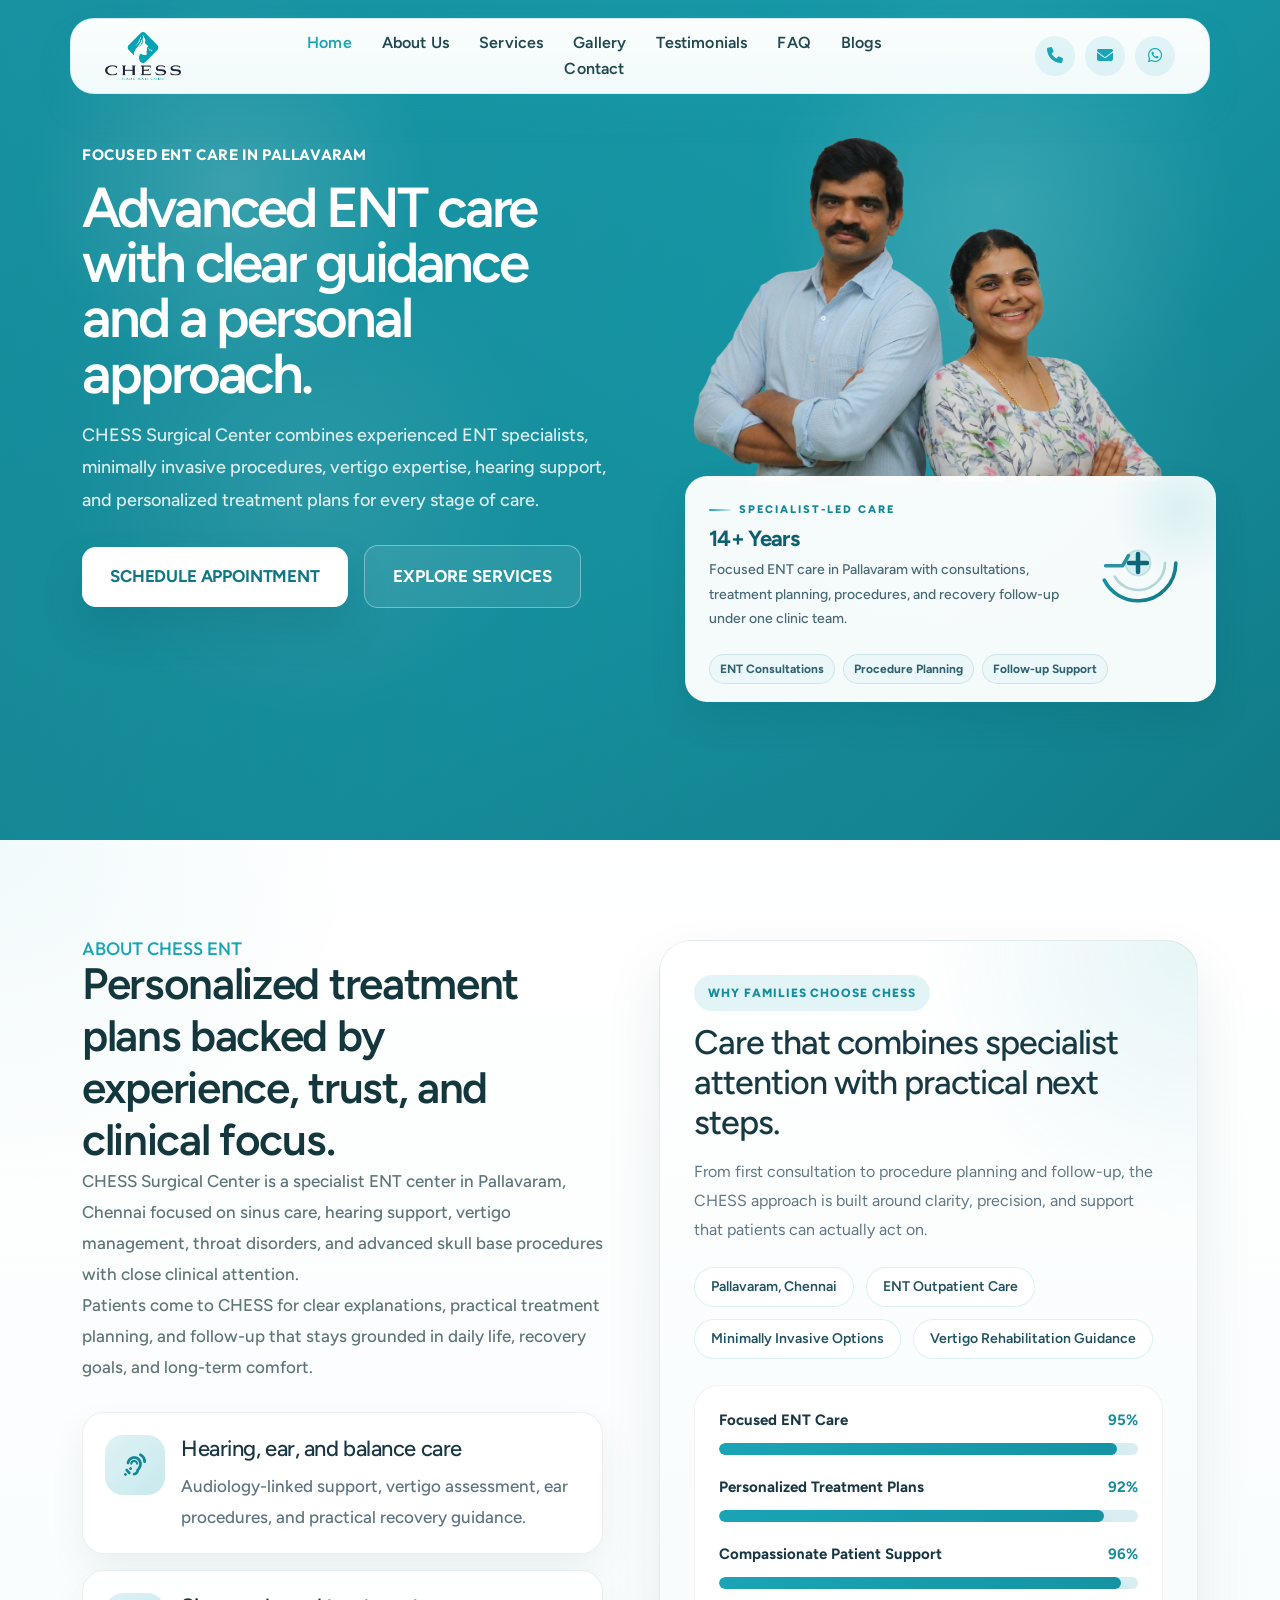
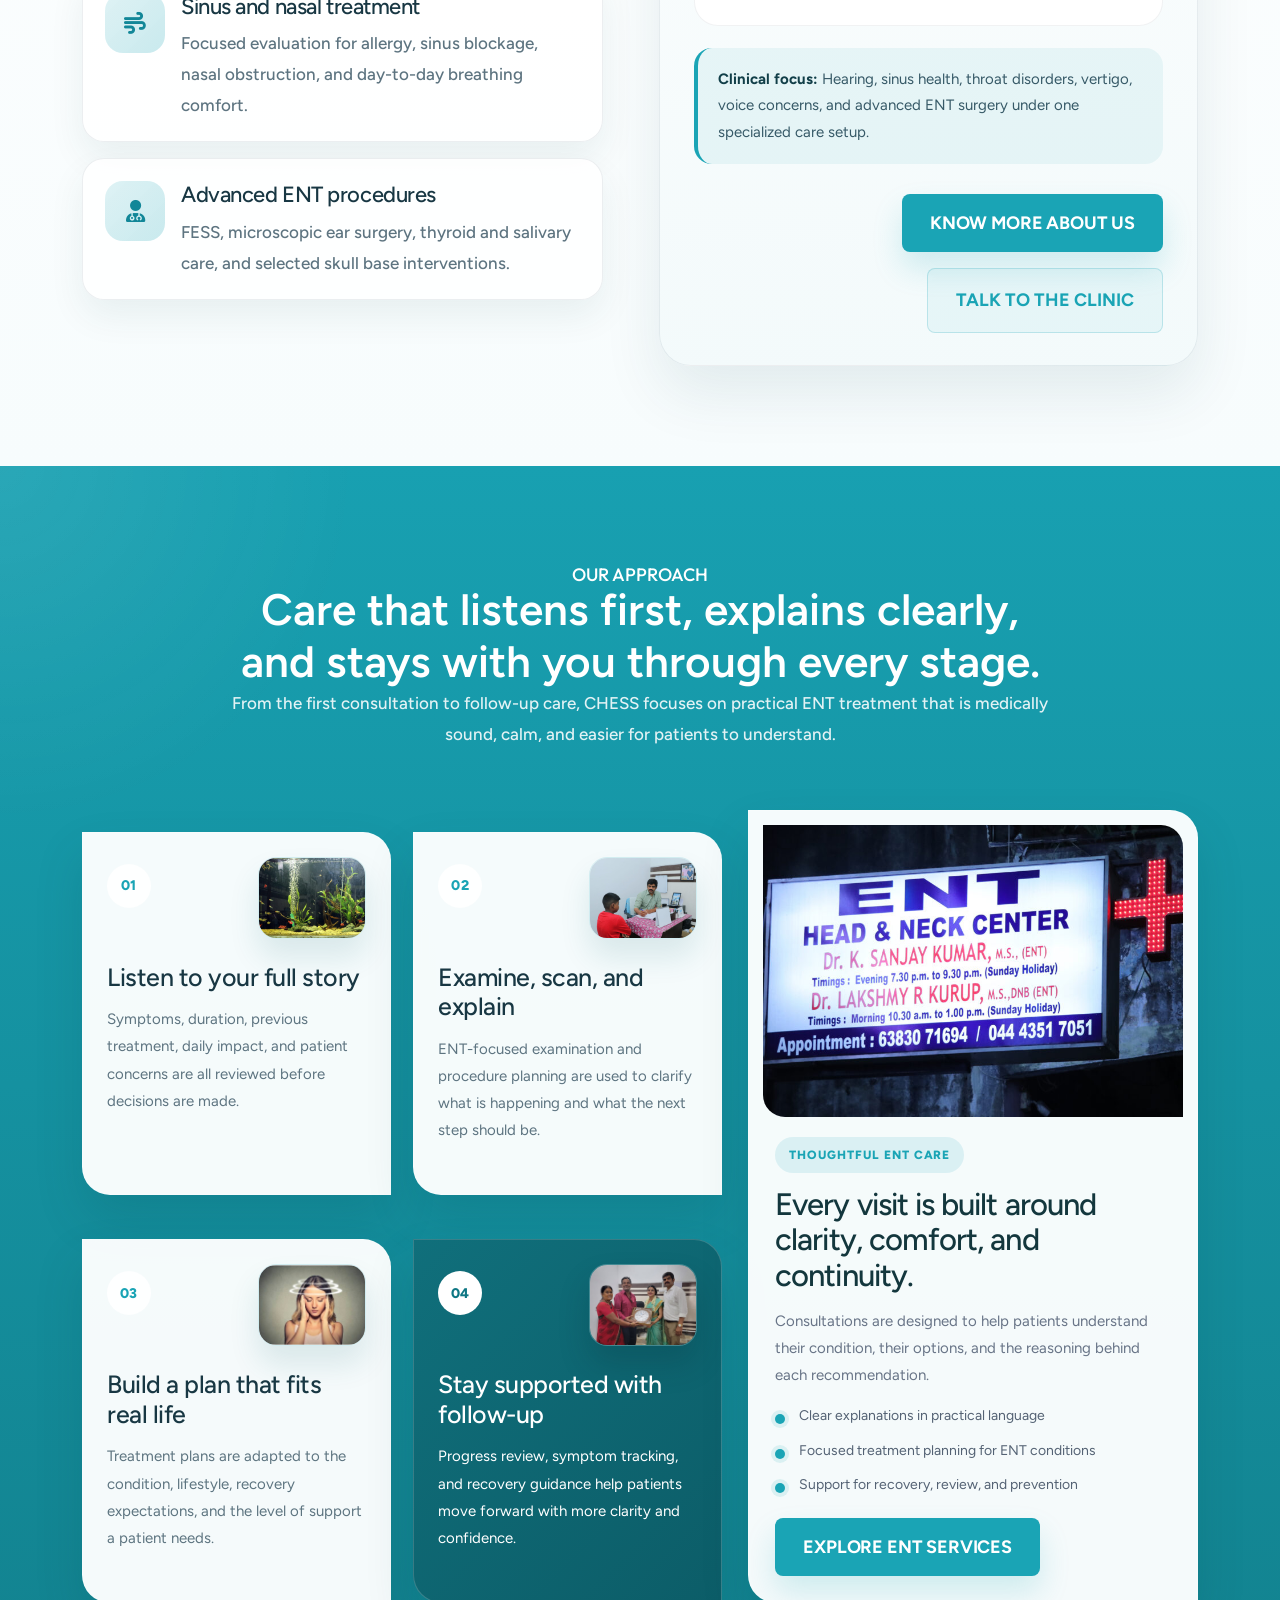
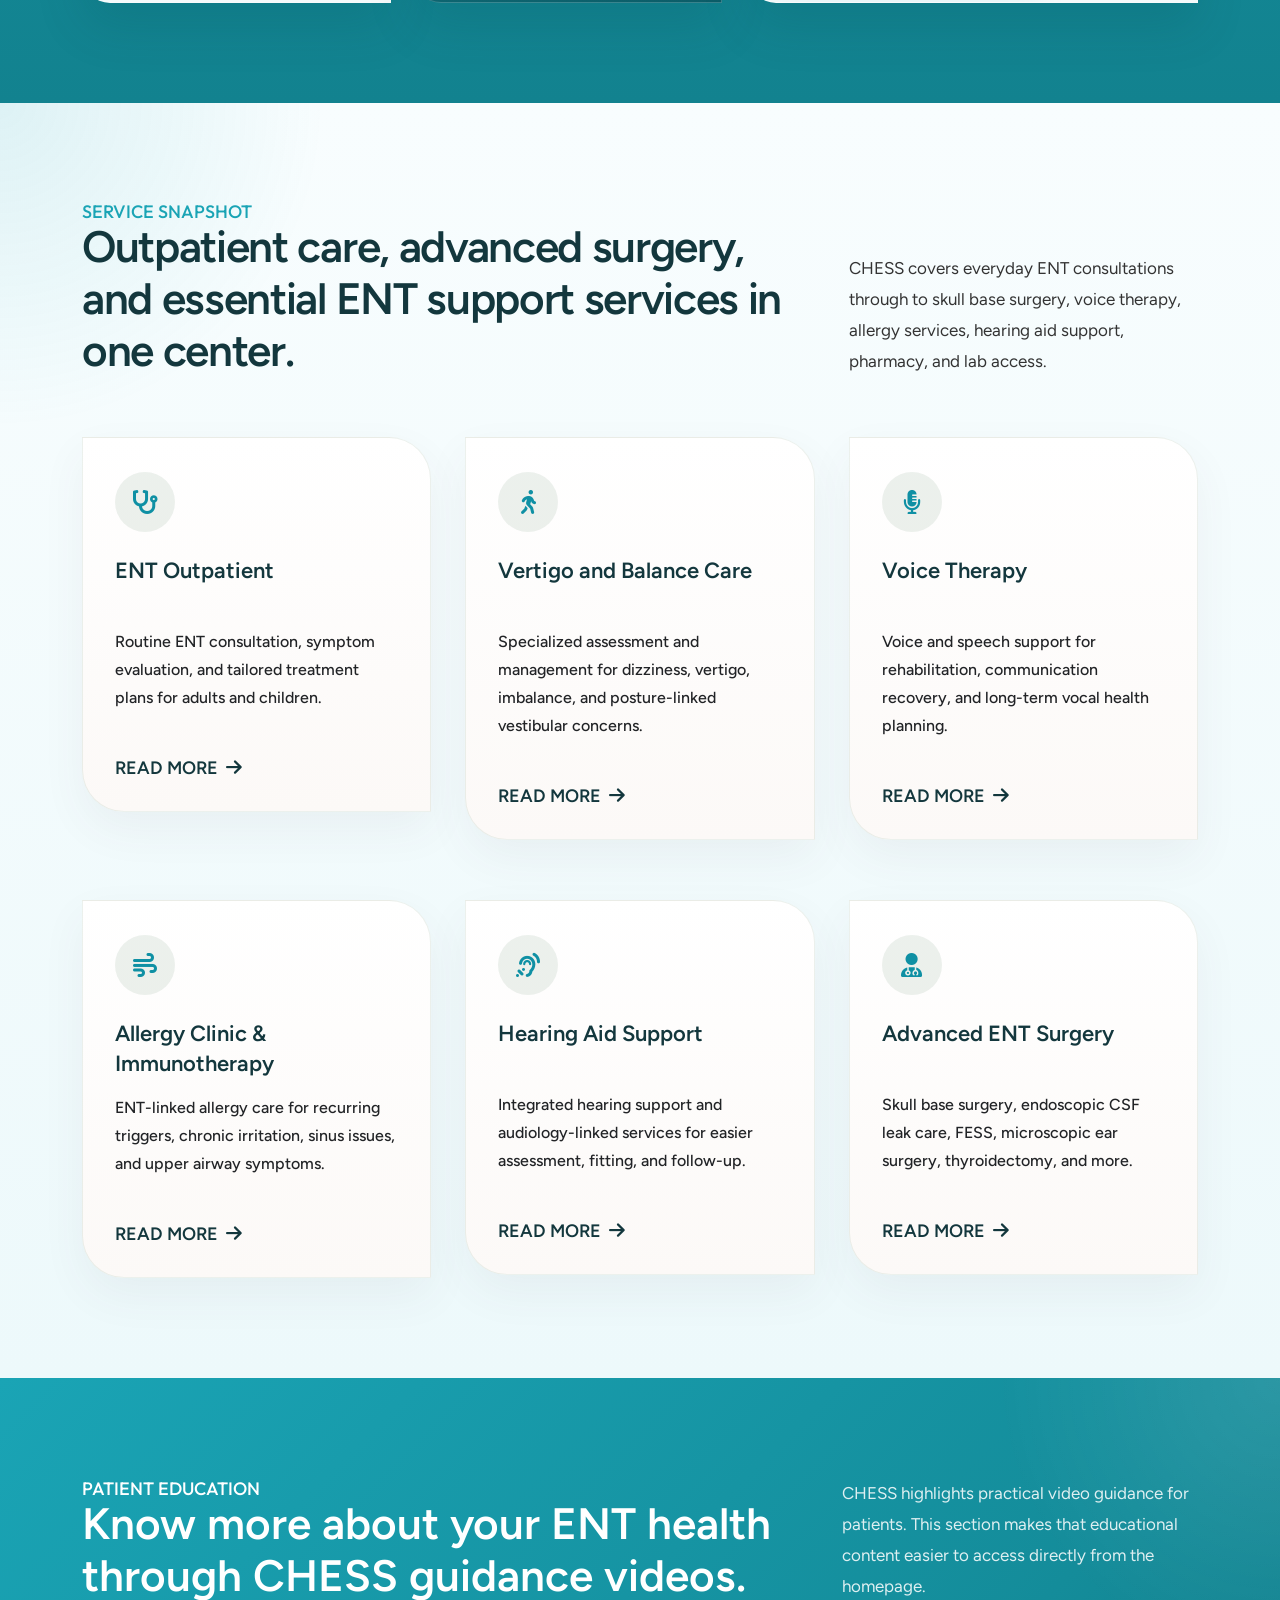
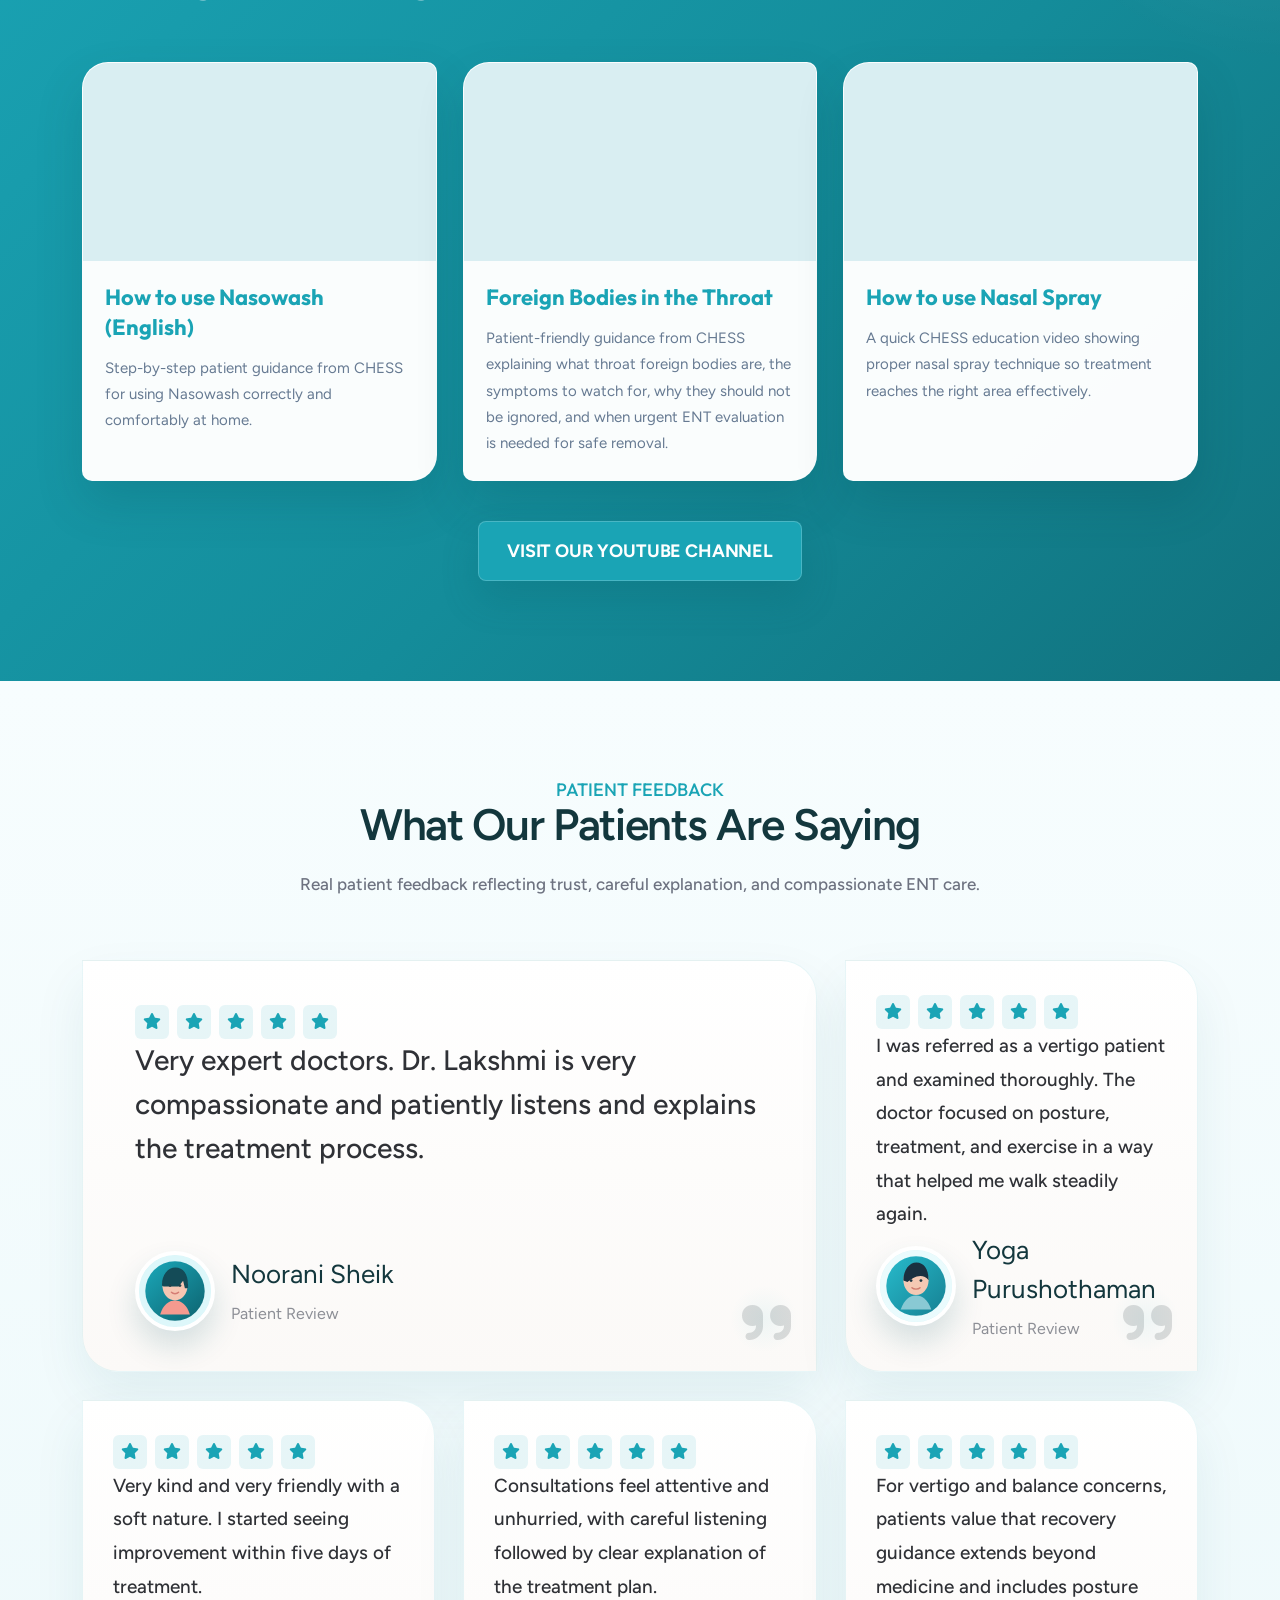
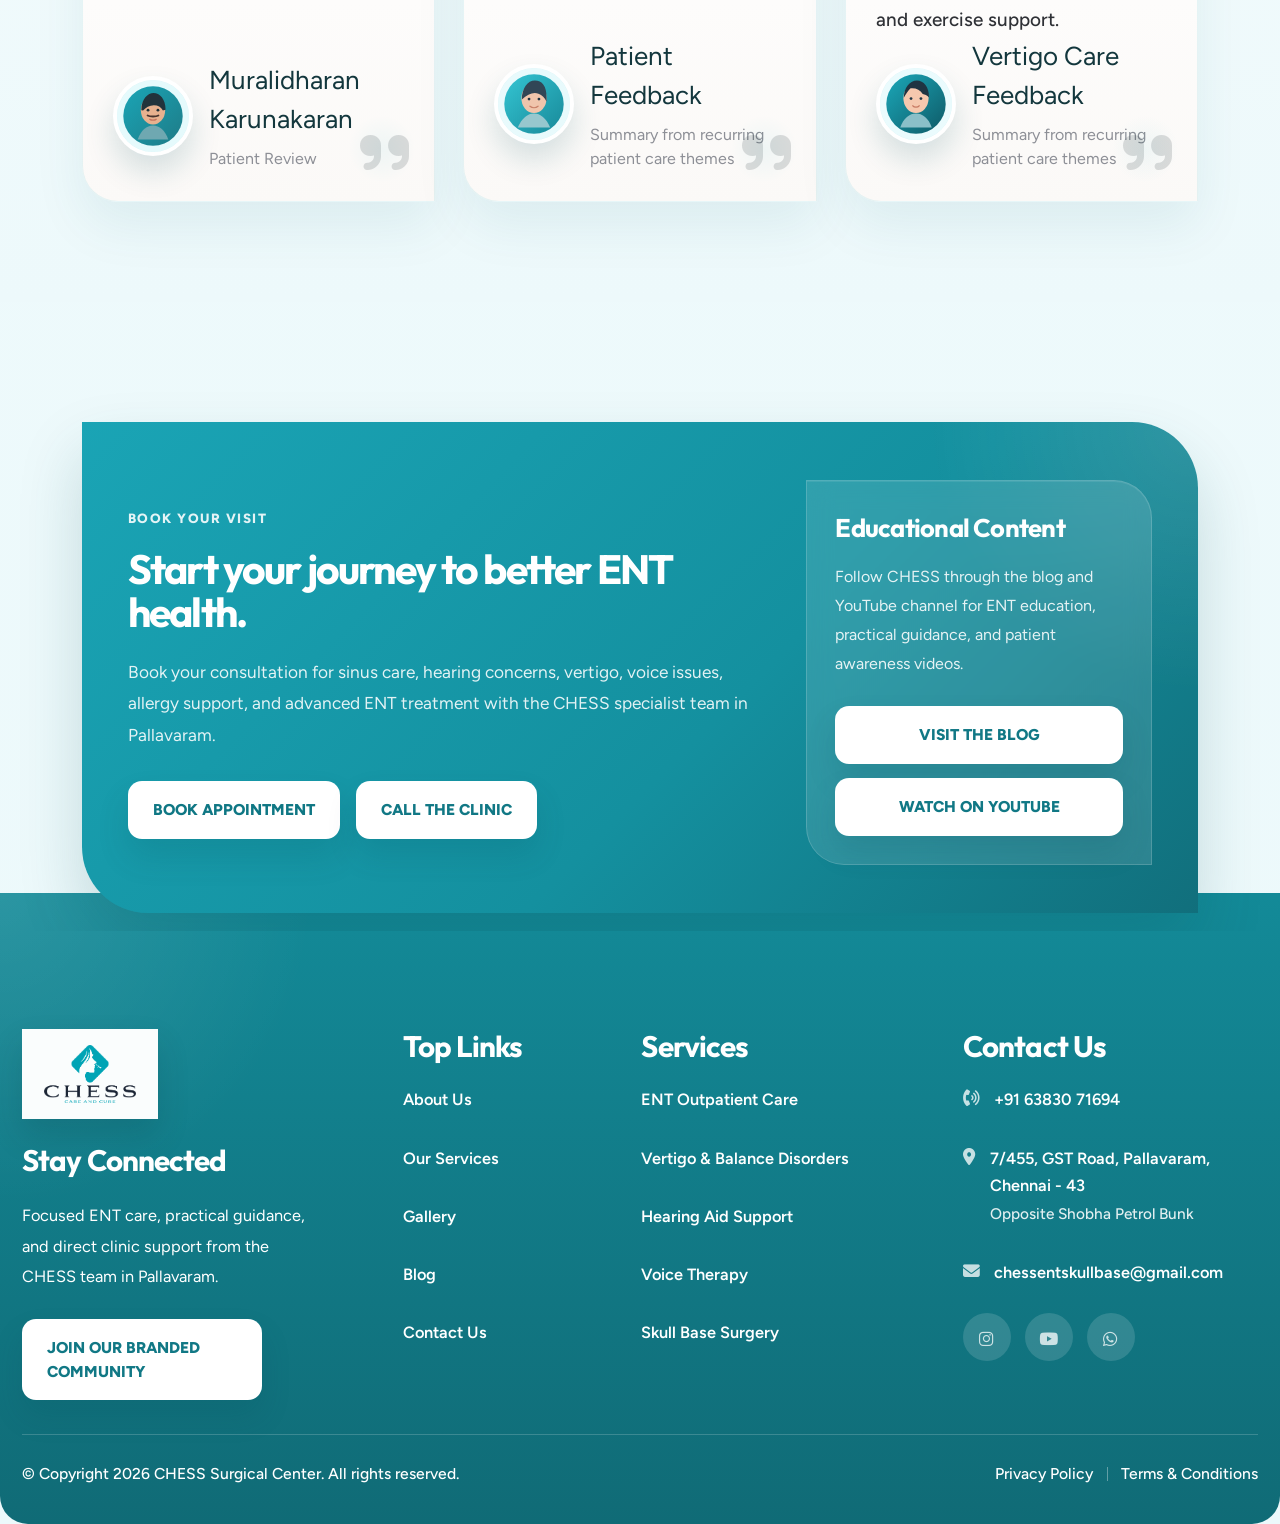
==== index.html @ 8b51508a "Initial commit" ====
<!DOCTYPE html>
<html lang="en">
<head>
  <meta charset="UTF-8">
  <meta name="viewport" content="width=device-width, initial-scale=1.0">
  <title>CHESS Surgical Center | Focused ENT Care in Pallavaram</title>
  <meta name="description" content="CHESS Surgical Center provides focused ENT care in Pallavaram, Chennai with experienced specialists, minimally invasive procedures, personalized treatment plans, and compassionate care.">
  <link rel="icon" href="assets/img/chessent/logo.png" type="image/png">
  <link rel="stylesheet" href="assets/css/plugins/bootstrap.min.css">
  <link rel="stylesheet" href="assets/css/plugins/fontawesome.css">
  <link rel="stylesheet" href="assets/css/plugins/owlcarousel.min.css">
  <link rel="stylesheet" href="assets/css/plugins/magnific-popup.css">
  <link rel="stylesheet" href="assets/css/plugins/nice-select.css">
  <link rel="stylesheet" href="assets/css/plugins/aos.css">
  <link rel="stylesheet" href="assets/css/main.css">
  <link rel="stylesheet" href="assets/css/chessent.css">
</head>
<body class="homepage8-body chessent-index">
  <div class="chessent-preloader" data-chessent-preloader aria-hidden="true">
    <div class="chessent-preloader__panel">
      <div class="chessent-preloader__visual">
        <svg class="chessent-preloader__svg" viewBox="0 0 240 240" xmlns="http://www.w3.org/2000/svg" role="presentation">
          <defs>
            <linearGradient id="chessent-loader-gradient" x1="36" y1="36" x2="204" y2="204" gradientUnits="userSpaceOnUse">
              <stop offset="0%" stop-color="#1aa4b5"></stop>
              <stop offset="100%" stop-color="#117684"></stop>
            </linearGradient>
            <clipPath id="chessent-loader-logo-clip">
              <circle cx="120" cy="120" r="40"></circle>
            </clipPath>
          </defs>
          <circle class="chessent-preloader__orbit chessent-preloader__orbit--outer" cx="120" cy="120" r="92" stroke="url(#chessent-loader-gradient)"></circle>
          <circle class="chessent-preloader__orbit chessent-preloader__orbit--inner" cx="120" cy="120" r="74"></circle>
          <path class="chessent-preloader__pulse" d="M40 124h34l16-28 27 50 20-31 16 9h47"></path>
          <g class="chessent-preloader__logo-mark">
            <circle class="chessent-preloader__logo-disc" cx="120" cy="120" r="50"></circle>
            <image class="chessent-preloader__logo-image" href="assets/img/chessent/logo.png" x="24" y="82" width="192" height="120" clip-path="url(#chessent-loader-logo-clip)" preserveAspectRatio="xMidYMid meet"></image>
          </g>
        </svg>
      </div>
      <p class="chessent-preloader__eyebrow">CHESS Surgical Center</p>
      <p class="chessent-preloader__copy">Preparing your visit<span></span></p>
    </div>
  </div>
  <header class="vl-header-area vl-transparent-header">
    <div class="container">
      <div class="row align-items-center row-bg1">
        <div class="col-lg-2 col-7">
          <div class="vl-logo">
            <a href="index.html" aria-label="CHESS Surgical Center">
              <img src="assets/img/chessent/logo.png" alt="CHESS Surgical Center logo">
            </a>
          </div>
        </div>
        <div class="col-lg-7 d-none d-lg-block">
          <div class="vl-main-menu text-center">
            <nav class="vl-mobile-menu-active">
              <ul>
                <li><a href="index.html" class="nav-link active">Home</a></li>
                <li><a href="about.html">About Us</a></li>
                <li><a href="services.html">Services</a></li>
                <li><a href="Gallery.html">Gallery</a></li>
                <li><a href="testimonial.html">Testimonials</a></li>
                <li><a href="faq.html">FAQ</a></li>
                <li><a href="https://drksk.exlyapp.com/blog" target="_blank" rel="noopener noreferrer">Blogs</a></li>
                <li><a href="contact.html">Contact</a></li>
              </ul>
            </nav>
          </div>
        </div>
        <div class="col-lg-3 col-5">
          <div class="vl-hero-btn d-none d-lg-block">
            <div class="btn-area1 text-end">
              <ul>
                <li><a href="tel:+916383071694" aria-label="Call CHESS Surgical Center"><i class="fa-solid fa-phone"></i></a></li>
                <li><a href="mailto:chessentskullbase@gmail.com" aria-label="Email CHESS Surgical Center"><i class="fa-solid fa-envelope"></i></a></li>
                <li><a href="https://wa.me/916383071694" target="_blank" rel="noopener noreferrer" aria-label="WhatsApp CHESS Surgical Center"><i class="fa-brands fa-whatsapp"></i></a></li>
              </ul>
            </div>
          </div>
          <div class="vl-header-action-item d-lg-none">
            <button class="vl-offcanvas-toggle" type="button" aria-label="Open menu">
              <i class="fa-solid fa-bars-staggered"></i>
            </button>
          </div>
        </div>
      </div>
    </div>
  </header>

  <div class="vl-offcanvas">
    <div class="vl-offcanvas-header d-flex align-items-center justify-content-between mb-30">
      <div class="vl-offcanvas-logo-wrap">
        <img class="vl-offcanvas-logo" src="assets/img/chessent/logo.png" alt="CHESS Surgical Center logo">
      </div>
      <div class="vl-offcanvas-close">
        <button class="vl-offcanvas-close-toggle" type="button" aria-label="Close menu">
          <i class="fa-solid fa-xmark"></i>
        </button>
      </div>
    </div>
    <div class="vl-offcanvas-menu mb-40">
      <nav></nav>
    </div>
    <div class="vl-offcanvas-info mb-30">
      <span><a href="tel:+916383071694"><i class="fa-solid fa-phone"></i> +91 63830 71694</a></span>
      <span><a href="tel:+917449220100"><i class="fa-solid fa-phone-volume"></i> +91 74492 20100</a></span>
      <span><a href="mailto:chessentskullbase@gmail.com"><i class="fa-solid fa-envelope"></i> chessentskullbase@gmail.com</a></span>
      <span><a href="contact.html"><i class="fa-solid fa-location-dot"></i> 7/455, GST Road, Pallavaram, Chennai - 43</a></span>
    </div>
    <div class="jyoti-community-card chessent-offcanvas-card">
      <h3>Focused ENT care with direct access to the clinic team.</h3>
      <p>Calling time is 10 AM to 10 PM. Book appointments quickly through phone or WhatsApp.</p>
      <a class="jyoti-community-btn chessent-community-btn" href="https://wa.me/916383071694" target="_blank" rel="noopener noreferrer">Book Appointment on WhatsApp</a>
    </div>
  </div>
  <div class="vl-offcanvas-overlay"></div>

  <main>
    <section class="hero8-section-area" style="background-image: url(assets/img/elements/elements24.png); background-position: center; background-repeat: no-repeat; background-size: cover;">
      <div class="container">
        <div class="row chessent-hero-layout">
          <div class="col-lg-6 chessent-hero-copy-col">
            <div class="hero-header-area">
              <img src="assets/img/elements/elements23.png" alt="" class="elements23 keyframe5">
              <h5 class="chessent-hero-eyebrow">Focused ENT Care in Pallavaram</h5>
              <div class="space16"></div>
              <h1 class="text-anime-style-3">Advanced ENT care with clear guidance and a personal approach.</h1>
              <div class="space18"></div>
              <p data-aos="fade-left" data-aos-duration="800">CHESS Surgical Center combines experienced ENT specialists, minimally invasive procedures, vertigo expertise, hearing support, and personalized treatment plans for every stage of care.</p>
              <div class="btn-area1 chessent-hero-actions" data-aos="fade-left" data-aos-duration="1000">
                <a href="https://drksk.exlyapp.com/7648fef9-ce8d-4b00-85bf-c547a57aedb8" class="vl-btn8" target="_blank" rel="noopener noreferrer">Schedule Appointment</a>
                <a href="services.html" class="chessent-ghost-btn">Explore Services</a>
              </div>
            </div>
          </div>
          <div class="col-lg-6 chessent-hero-visual-col">
            <div class="chessent-hero-visual">
              <div class="chessent-hero-image-shell">
                <div class="chessent-hero-image-frame">
                  <img src="assets/img/chessent/Untitled.png" alt="CHESS Surgical Center doctors">
                </div>
                <div class="chessent-hero-trust-card">
                  <div class="chessent-hero-trust-card__top">
                    <div class="chessent-hero-trust-card__copy">
                      <span class="chessent-hero-trust-card__eyebrow">Specialist-led care</span>
                      <h3>14+ Years</h3>
                      <p>Focused ENT care in Pallavaram with consultations, treatment planning, procedures, and recovery follow-up under one clinic team.</p>
                    </div>
                    <div class="chessent-hero-trust-card__art" aria-hidden="true">
                      <svg viewBox="0 0 120 120" xmlns="http://www.w3.org/2000/svg" role="presentation">
                        <defs>
                          <linearGradient id="chessent-trust-card-gradient" x1="18" y1="18" x2="102" y2="102" gradientUnits="userSpaceOnUse">
                            <stop offset="0%" stop-color="#1aa4b5"></stop>
                            <stop offset="100%" stop-color="#117684"></stop>
                          </linearGradient>
                        </defs>
                        <circle class="chessent-hero-trust-card__orbit chessent-hero-trust-card__orbit--one" cx="60" cy="60" r="42" stroke="url(#chessent-trust-card-gradient)"></circle>
                        <circle class="chessent-hero-trust-card__orbit chessent-hero-trust-card__orbit--two" cx="60" cy="60" r="30"></circle>
                        <path class="chessent-hero-trust-card__pulse" d="M24 63h19l8-14 12 26 10-15 7 5h16"></path>
                        <circle class="chessent-hero-trust-card__core" cx="60" cy="60" r="14"></circle>
                        <path class="chessent-hero-trust-card__cross" d="M60 50v20M50 60h20"></path>
                      </svg>
                    </div>
                  </div>
                  <div class="chessent-hero-trust-card__highlights" aria-label="Care highlights">
                    <span>ENT Consultations</span>
                    <span>Procedure Planning</span>
                    <span>Follow-up Support</span>
                  </div>
                </div>
              </div>
            </div>
          </div>
        </div>
      </div>
    </section>

    <section class="about8-section-area sp1">
      <div class="container">
        <div class="row align-items-stretch chessent-about-layout">
          <div class="col-lg-6">
            <div class="heading8 chessent-about-copy">
              <h5>About CHESS ENT</h5>
              <h2>Personalized treatment plans backed by experience, trust, and clinical focus.</h2>
              <p>CHESS Surgical Center is a specialist ENT center in Pallavaram, Chennai focused on sinus care, hearing support, vertigo management, throat disorders, and advanced skull base procedures with close clinical attention.</p>
              <p>Patients come to CHESS for clear explanations, practical treatment planning, and follow-up that stays grounded in daily life, recovery goals, and long-term comfort.</p>
              <div class="chessent-about-feature-grid">
                <article class="chessent-about-feature-card">
                  <span class="chessent-about-feature-icon"><i class="fa-solid fa-ear-listen"></i></span>
                  <div>
                    <h3>Hearing, ear, and balance care</h3>
                    <p>Audiology-linked support, vertigo assessment, ear procedures, and practical recovery guidance.</p>
                  </div>
                </article>
                <article class="chessent-about-feature-card">
                  <span class="chessent-about-feature-icon"><i class="fa-solid fa-wind"></i></span>
                  <div>
                    <h3>Sinus and nasal treatment</h3>
                    <p>Focused evaluation for allergy, sinus blockage, nasal obstruction, and day-to-day breathing comfort.</p>
                  </div>
                </article>
                <article class="chessent-about-feature-card">
                  <span class="chessent-about-feature-icon"><i class="fa-solid fa-user-doctor"></i></span>
                  <div>
                    <h3>Advanced ENT procedures</h3>
                    <p>FESS, microscopic ear surgery, thyroid and salivary care, and selected skull base interventions.</p>
                  </div>
                </article>
              </div>
            </div>
          </div>
          <div class="col-lg-6">
            <div class="chessent-about-panel">
              <div class="chessent-about-panel-top">
                <span class="chessent-about-panel-kicker">Why Families Choose CHESS</span>
                <h3>Care that combines specialist attention with practical next steps.</h3>
                <p>From first consultation to procedure planning and follow-up, the CHESS approach is built around clarity, precision, and support that patients can actually act on.</p>
              </div>
              <div class="chessent-about-chip-list">
                <span>Pallavaram, Chennai</span>
                <span>ENT Outpatient Care</span>
                <span>Minimally Invasive Options</span>
                <span>Vertigo Rehabilitation Guidance</span>
              </div>
              <div class="chessent-about-progress-shell">
                <div class="bg-progress">
                  <div class="progress-bar">
                    <label>Focused ENT Care <span>95%</span></label>
                    <div class="progress">
                      <div class="progress-inner" style="width: 95%;"></div>
                    </div>
                  </div>
                  <div class="progress-bar">
                    <label>Personalized Treatment Plans <span>92%</span></label>
                    <div class="progress">
                      <div class="progress-inner" style="width: 92%;"></div>
                    </div>
                  </div>
                  <div class="progress-bar">
                    <label>Compassionate Patient Support <span>96%</span></label>
                    <div class="progress">
                      <div class="progress-inner" style="width: 96%;"></div>
                    </div>
                  </div>
                </div>
              </div>
              <div class="chessent-about-note">
                <strong>Clinical focus:</strong> Hearing, sinus health, throat disorders, vertigo, voice concerns, and advanced ENT surgery under one specialized care setup.
              </div>
              <div class="chessent-about-actions">
                <a href="about.html" class="vl-btn8">Know More About Us</a>
                <a href="contact.html" class="chessent-ghost-btn">Talk To The Clinic</a>
              </div>
            </div>
          </div>
        </div>
      </div>
    </section>

    <section class="chessent-approach-section sp1">
      <div class="container">
        <div class="row justify-content-center">
          <div class="col-lg-9">
            <div class="heading8 chessent-approach-heading text-center">
              <h5>Our Approach</h5>
              <h2>Care that listens first, explains clearly, and stays with you through every stage.</h2>
              <p class="chessent-section-copy">From the first consultation to follow-up care, CHESS focuses on practical ENT treatment that is medically sound, calm, and easier for patients to understand.</p>
            </div>
          </div>
        </div>
        <div class="space60"></div>
        <div class="row align-items-stretch chessent-approach-row">
          <div class="col-lg-7">
            <div class="row">
              <div class="col-md-6" data-aos="fade-up" data-aos-duration="800">
                <article class="chessent-approach-step">
                  <div class="chessent-approach-step-top">
                    <span class="chessent-approach-step-number">01</span>
                    <div class="chessent-approach-step-media">
                      <img src="assets/img/chessent/gallery-5.jpg" alt="ENT consultation setting at CHESS">
                    </div>
                  </div>
                  <h3>Listen to your full story</h3>
                  <p>Symptoms, duration, previous treatment, daily impact, and patient concerns are all reviewed before decisions are made.</p>
                </article>
              </div>
              <div class="col-md-6" data-aos="fade-up" data-aos-duration="900">
                <article class="chessent-approach-step">
                  <div class="chessent-approach-step-top">
                    <span class="chessent-approach-step-number">02</span>
                    <div class="chessent-approach-step-media">
                      <img src="assets/img/chessent/service-outpatient.jpg" alt="ENT examination and review at CHESS">
                    </div>
                  </div>
                  <h3>Examine, scan, and explain</h3>
                  <p>ENT-focused examination and procedure planning are used to clarify what is happening and what the next step should be.</p>
                </article>
              </div>
              <div class="col-md-6" data-aos="fade-up" data-aos-duration="1000">
                <article class="chessent-approach-step">
                  <div class="chessent-approach-step-top">
                    <span class="chessent-approach-step-number">03</span>
                    <div class="chessent-approach-step-media">
                      <img src="assets/img/chessent/service-vertigo.jpg" alt="Treatment planning and recovery support at CHESS">
                    </div>
                  </div>
                  <h3>Build a plan that fits real life</h3>
                  <p>Treatment plans are adapted to the condition, lifestyle, recovery expectations, and the level of support a patient needs.</p>
                </article>
              </div>
              <div class="col-md-6" data-aos="fade-up" data-aos-duration="1100">
                <article class="chessent-approach-step chessent-approach-step-accent">
                  <div class="chessent-approach-step-top">
                    <span class="chessent-approach-step-number">04</span>
                    <div class="chessent-approach-step-media">
                      <img src="assets/img/chessent/happy-patients.jpeg" alt="Follow-up support and patient confidence at CHESS">
                    </div>
                  </div>
                  <h3>Stay supported with follow-up</h3>
                  <p>Progress review, symptom tracking, and recovery guidance help patients move forward with more clarity and confidence.</p>
                </article>
              </div>
            </div>
          </div>
          <div class="col-lg-5" data-aos="fade-left" data-aos-duration="1000">
            <aside class="chessent-approach-spotlight">
              <div class="chessent-approach-visual">
                <img src="assets/img/chessent/approach-legacy-gallery.jpg" alt="CHESS Surgical Center patient care gallery">
              </div>
              <div class="chessent-approach-copy">
                <span class="chessent-approach-badge">Thoughtful ENT Care</span>
                <h3>Every visit is built around clarity, comfort, and continuity.</h3>
                <p>Consultations are designed to help patients understand their condition, their options, and the reasoning behind each recommendation.</p>
                <ul class="chessent-approach-points list-unstyled">
                  <li>Clear explanations in practical language</li>
                  <li>Focused treatment planning for ENT conditions</li>
                  <li>Support for recovery, review, and prevention</li>
                </ul>
                <a href="services.html" class="vl-btn8">Explore ENT Services</a>
              </div>
            </aside>
          </div>
        </div>
      </div>
    </section>

    <section class="service8-scetion-area sp2">
      <div class="container">
        <div class="row align-items-end">
          <div class="col-lg-8">
            <div class="heading8">
              <h5>Service Snapshot</h5>
              <h2>Outpatient care, advanced surgery, and essential ENT support services in one center.</h2>
            </div>
          </div>
          <div class="col-lg-4">
            <p class="chessent-section-copy">CHESS covers everyday ENT consultations through to skull base surgery, voice therapy, allergy services, hearing aid support, pharmacy, and lab access.</p>
          </div>
        </div>
        <div class="space60"></div>
        <div class="row">
          <div class="col-lg-4 col-md-6">
            <div class="service8-boxarea">
              <div class="icons"><i class="fa-solid fa-stethoscope"></i></div>
              <div class="space24"></div>
              <a href="services.html" class="title">ENT Outpatient</a>
              <div class="space16"></div>
              <p>Routine ENT consultation, symptom evaluation, and tailored treatment plans for adults and children.</p>
              <div class="space24"></div>
              <a href="services.html" class="readmore">Read More <i class="fa-solid fa-arrow-right"></i></a>
            </div>
          </div>
          <div class="col-lg-4 col-md-6">
            <div class="service8-boxarea">
              <div class="icons"><i class="fa-solid fa-person-walking"></i></div>
              <div class="space24"></div>
              <a href="services.html" class="title">Vertigo and Balance Care</a>
              <div class="space16"></div>
              <p>Specialized assessment and management for dizziness, vertigo, imbalance, and posture-linked vestibular concerns.</p>
              <div class="space24"></div>
              <a href="services.html" class="readmore">Read More <i class="fa-solid fa-arrow-right"></i></a>
            </div>
          </div>
          <div class="col-lg-4 col-md-6">
            <div class="service8-boxarea">
              <div class="icons"><i class="fa-solid fa-microphone-lines"></i></div>
              <div class="space24"></div>
              <a href="services.html" class="title">Voice Therapy</a>
              <div class="space16"></div>
              <p>Voice and speech support for rehabilitation, communication recovery, and long-term vocal health planning.</p>
              <div class="space24"></div>
              <a href="services.html" class="readmore">Read More <i class="fa-solid fa-arrow-right"></i></a>
            </div>
          </div>
          <div class="col-lg-4 col-md-6">
            <div class="service8-boxarea">
              <div class="icons"><i class="fa-solid fa-wind"></i></div>
              <div class="space24"></div>
              <a href="services.html" class="title">Allergy Clinic &amp; Immunotherapy</a>
              <div class="space16"></div>
              <p>ENT-linked allergy care for recurring triggers, chronic irritation, sinus issues, and upper airway symptoms.</p>
              <div class="space24"></div>
              <a href="services.html" class="readmore">Read More <i class="fa-solid fa-arrow-right"></i></a>
            </div>
          </div>
          <div class="col-lg-4 col-md-6">
            <div class="service8-boxarea">
              <div class="icons"><i class="fa-solid fa-ear-listen"></i></div>
              <div class="space24"></div>
              <a href="services.html" class="title">Hearing Aid Support</a>
              <div class="space16"></div>
              <p>Integrated hearing support and audiology-linked services for easier assessment, fitting, and follow-up.</p>
              <div class="space24"></div>
              <a href="services.html" class="readmore">Read More <i class="fa-solid fa-arrow-right"></i></a>
            </div>
          </div>
          <div class="col-lg-4 col-md-6">
            <div class="service8-boxarea">
              <div class="icons"><i class="fa-solid fa-user-doctor"></i></div>
              <div class="space24"></div>
              <a href="services.html" class="title">Advanced ENT Surgery</a>
              <div class="space16"></div>
              <p>Skull base surgery, endoscopic CSF leak care, FESS, microscopic ear surgery, thyroidectomy, and more.</p>
              <div class="space24"></div>
              <a href="services.html" class="readmore">Read More <i class="fa-solid fa-arrow-right"></i></a>
            </div>
          </div>
        </div>
      </div>
    </section>

    <section class="chessent-education-section sp1">
      <div class="container">
        <div class="row align-items-end">
          <div class="col-lg-8">
            <div class="heading8">
              <h5>Patient Education</h5>
              <h2>Know more about your ENT health through CHESS guidance videos.</h2>
            </div>
          </div>
          <div class="col-lg-4">
            <p class="chessent-section-copy">CHESS highlights practical video guidance for patients. This section makes that educational content easier to access directly from the homepage.</p>
          </div>
        </div>
        <div class="space60"></div>
        <div class="chessent-video-grid">
          <article class="chessent-video-card">
            <div class="chessent-video-frame">
              <iframe src="https://www.youtube-nocookie.com/embed/FSDLrvVH0Fg?rel=0" title="How to use Nasowash English - CHESS" loading="lazy" allow="accelerometer; autoplay; clipboard-write; encrypted-media; gyroscope; picture-in-picture; web-share" referrerpolicy="strict-origin-when-cross-origin" allowfullscreen></iframe>
            </div>
            <div class="chessent-video-copy">
              <h3>How to use Nasowash (English)</h3>
              <p>Step-by-step patient guidance from CHESS for using Nasowash correctly and comfortably at home.</p>
            </div>
          </article>
          <article class="chessent-video-card">
            <div class="chessent-video-frame">
              <iframe src="https://www.youtube-nocookie.com/embed/pnyaOIrtSLg?rel=0" title="Foreign Bodies in the Throat - CHESS" loading="lazy" allow="accelerometer; autoplay; clipboard-write; encrypted-media; gyroscope; picture-in-picture; web-share" referrerpolicy="strict-origin-when-cross-origin" allowfullscreen></iframe>
            </div>
            <div class="chessent-video-copy">
              <h3>Foreign Bodies in the Throat</h3>
              <p>Patient-friendly guidance from CHESS explaining what throat foreign bodies are, the symptoms to watch for, why they should not be ignored, and when urgent ENT evaluation is needed for safe removal.</p>
            </div>
          </article>
          <article class="chessent-video-card">
            <div class="chessent-video-frame">
              <iframe src="https://www.youtube-nocookie.com/embed/u0ot9eGZT_0?rel=0" title="How to use Nasal Spray - CHESS" loading="lazy" allow="accelerometer; autoplay; clipboard-write; encrypted-media; gyroscope; picture-in-picture; web-share" referrerpolicy="strict-origin-when-cross-origin" allowfullscreen></iframe>
            </div>
            <div class="chessent-video-copy">
              <h3>How to use Nasal Spray</h3>
              <p>A quick CHESS education video showing proper nasal spray technique so treatment reaches the right area effectively.</p>
            </div>
          </article>
        </div>
        <div class="space40"></div>
        <div class="chessent-video-cta">
          <a href="https://youtube.com/@chessentsurgicalcenter?si=B1ahD-DHLv05s_jC" class="vl-btn8" target="_blank" rel="noopener noreferrer">Visit Our YouTube Channel</a>
        </div>
      </div>
    </section>

    <section class="testimonial8-section-area sp1">
      <div class="container">
        <div class="row justify-content-center">
          <div class="col-lg-9">
            <div class="heading6 chessent-testimonial-heading text-center">
              <h5>Patient Feedback</h5>
              <h2>What Our Patients Are Saying</h2>
              <p class="chessent-testimonial-copy">Real patient feedback reflecting trust, careful explanation, and compassionate ENT care.</p>
            </div>
          </div>
        </div>
        <div class="space60"></div>
        <div class="chessent-testimonial-grid">
          <article class="chessent-testimonial-card chessent-testimonial-card--featured">
            <ul class="list-unstyled chessent-testimonial-stars">
              <li><i class="fa-solid fa-star"></i></li>
              <li><i class="fa-solid fa-star"></i></li>
              <li><i class="fa-solid fa-star"></i></li>
              <li><i class="fa-solid fa-star"></i></li>
              <li><i class="fa-solid fa-star"></i></li>
            </ul>
            <p class="pera">Very expert doctors. Dr. Lakshmi is very compassionate and patiently listens and explains the treatment process.</p>
            <div class="author-boxarea">
              <div class="img"><img src="assets/img/chessent/avatar-noorani.svg" alt="Illustrated patient avatar for Noorani Sheik" class="chessent-testimonial-avatar"></div>
              <div class="text">
                <a href="testimonial.html">Noorani Sheik</a>
                <p>Patient Review</p>
              </div>
            </div>
            <span class="chessent-testimonial-quote"><i class="fa-solid fa-quote-right"></i></span>
          </article>
          <article class="chessent-testimonial-card">
            <ul class="list-unstyled chessent-testimonial-stars">
              <li><i class="fa-solid fa-star"></i></li>
              <li><i class="fa-solid fa-star"></i></li>
              <li><i class="fa-solid fa-star"></i></li>
              <li><i class="fa-solid fa-star"></i></li>
              <li><i class="fa-solid fa-star"></i></li>
            </ul>
            <p class="pera">I was referred as a vertigo patient and examined thoroughly. The doctor focused on posture, treatment, and exercise in a way that helped me walk steadily again.</p>
            <div class="author-boxarea">
              <div class="img"><img src="assets/img/chessent/avatar-yoga.svg" alt="Illustrated patient avatar for Yoga Purushothaman" class="chessent-testimonial-avatar"></div>
              <div class="text">
                <a href="testimonial.html">Yoga Purushothaman</a>
                <p>Patient Review</p>
              </div>
            </div>
            <span class="chessent-testimonial-quote"><i class="fa-solid fa-quote-right"></i></span>
          </article>
          <article class="chessent-testimonial-card">
            <ul class="list-unstyled chessent-testimonial-stars">
              <li><i class="fa-solid fa-star"></i></li>
              <li><i class="fa-solid fa-star"></i></li>
              <li><i class="fa-solid fa-star"></i></li>
              <li><i class="fa-solid fa-star"></i></li>
              <li><i class="fa-solid fa-star"></i></li>
            </ul>
            <p class="pera">Very kind and very friendly with a soft nature. I started seeing improvement within five days of treatment.</p>
            <div class="author-boxarea">
              <div class="img"><img src="assets/img/chessent/avatar-muralidharan.svg" alt="Illustrated patient avatar for Muralidharan Karunakaran" class="chessent-testimonial-avatar"></div>
              <div class="text">
                <a href="testimonial.html">Muralidharan Karunakaran</a>
                <p>Patient Review</p>
              </div>
            </div>
            <span class="chessent-testimonial-quote"><i class="fa-solid fa-quote-right"></i></span>
          </article>
          <article class="chessent-testimonial-card">
            <ul class="list-unstyled chessent-testimonial-stars">
              <li><i class="fa-solid fa-star"></i></li>
              <li><i class="fa-solid fa-star"></i></li>
              <li><i class="fa-solid fa-star"></i></li>
              <li><i class="fa-solid fa-star"></i></li>
              <li><i class="fa-solid fa-star"></i></li>
            </ul>
            <p class="pera">Consultations feel attentive and unhurried, with careful listening followed by clear explanation of the treatment plan.</p>
            <div class="author-boxarea">
              <div class="img"><img src="assets/img/chessent/avatar-legacy.svg" alt="Illustrated avatar for patient feedback" class="chessent-testimonial-avatar"></div>
              <div class="text">
                <a href="testimonial.html">Patient Feedback</a>
                <p>Summary from recurring patient care themes</p>
              </div>
            </div>
            <span class="chessent-testimonial-quote"><i class="fa-solid fa-quote-right"></i></span>
          </article>
          <article class="chessent-testimonial-card">
            <ul class="list-unstyled chessent-testimonial-stars">
              <li><i class="fa-solid fa-star"></i></li>
              <li><i class="fa-solid fa-star"></i></li>
              <li><i class="fa-solid fa-star"></i></li>
              <li><i class="fa-solid fa-star"></i></li>
              <li><i class="fa-solid fa-star"></i></li>
            </ul>
            <p class="pera">For vertigo and balance concerns, patients value that recovery guidance extends beyond medicine and includes posture and exercise support.</p>
            <div class="author-boxarea">
              <div class="img"><img src="assets/img/chessent/avatar-vertigo.svg" alt="Illustrated avatar for vertigo care feedback" class="chessent-testimonial-avatar"></div>
              <div class="text">
                <a href="testimonial.html">Vertigo Care Feedback</a>
                <p>Summary from recurring patient care themes</p>
              </div>
            </div>
            <span class="chessent-testimonial-quote"><i class="fa-solid fa-quote-right"></i></span>
          </article>
        </div>
      </div>
    </section>

    <section class="chessent-footer-cta-section">
      <div class="container">
        <div class="chessent-footer-cta-shell">
          <div class="chessent-footer-cta-main">
            <span class="chessent-footer-cta-kicker">Book Your Visit</span>
            <h2>Start your journey to better ENT health.</h2>
            <p>Book your consultation for sinus care, hearing concerns, vertigo, voice issues, allergy support, and advanced ENT treatment with the CHESS specialist team in Pallavaram.</p>
            <div class="chessent-footer-cta-actions">
              <a href="https://drksk.exlyapp.com/7648fef9-ce8d-4b00-85bf-c547a57aedb8" class="chessent-cta-light-btn" target="_blank" rel="noopener noreferrer">Book Appointment</a>
              <a href="tel:+916383071694" class="chessent-cta-accent-btn">Call the Clinic</a>
            </div>
          </div>
          <aside class="chessent-footer-cta-side">
            <h3>Educational Content</h3>
            <p>Follow CHESS through the blog and YouTube channel for ENT education, practical guidance, and patient awareness videos.</p>
            <div class="chessent-footer-cta-side-actions">
              <a href="https://drksk.exlyapp.com/blog" target="_blank" rel="noopener noreferrer">Visit the Blog</a>
              <a href="https://youtube.com/@chessentsurgicalcenter?si=B1ahD-DHLv05s_jC" target="_blank" rel="noopener noreferrer">Watch on YouTube</a>
            </div>
          </aside>
        </div>
      </div>
    </section>
  </main>

  <footer class="vl-footer6-section-area">
    <div class="container">
      <div class="chessent-footer-grid">
        <div class="chessent-footer-brand">
          <div class="chessent-footer-logo-badge">
            <img src="assets/img/chessent/logo.png" alt="CHESS Surgical Center logo">
          </div>
          <h3>Stay Connected</h3>
          <p>Focused ENT care, practical guidance, and direct clinic support from the CHESS team in Pallavaram.</p>
          <a class="chessent-footer-join-btn" href="https://drksk.exlyapp.com/f19cac8b-d568-4418-a63f-c0035a0ec953" target="_blank" rel="noopener noreferrer">Join Our Branded Community</a>
        </div>
        <div class="chessent-footer-links">
          <h3>Top Links</h3>
          <ul class="list-unstyled">
            <li><a href="about.html">About Us</a></li>
            <li><a href="services.html">Our Services</a></li>
            <li><a href="Gallery.html">Gallery</a></li>
            <li><a href="https://drksk.exlyapp.com/blog" target="_blank" rel="noopener noreferrer">Blog</a></li>
            <li><a href="contact.html">Contact Us</a></li>
          </ul>
        </div>
        <div class="chessent-footer-links">
          <h3>Services</h3>
          <ul class="list-unstyled">
            <li><a href="services.html">ENT Outpatient Care</a></li>
            <li><a href="services.html">Vertigo &amp; Balance Disorders</a></li>
            <li><a href="services.html">Hearing Aid Support</a></li>
            <li><a href="services.html">Voice Therapy</a></li>
            <li><a href="services.html">Skull Base Surgery</a></li>
          </ul>
        </div>
        <div class="chessent-footer-contact">
          <h3>Contact Us</h3>
          <ul class="list-unstyled">
            <li><i class="fa-solid fa-phone-volume"></i><a href="tel:+916383071694">+91 63830 71694</a></li>
            <li><i class="fa-solid fa-location-dot"></i><a href="contact.html">7/455, GST Road, Pallavaram, Chennai - 43<br><span class="chessent-address-landmark">Opposite Shobha Petrol Bunk</span></a></li>
            <li><i class="fa-solid fa-envelope"></i><a href="mailto:chessentskullbase@gmail.com">chessentskullbase@gmail.com</a></li>
          </ul>
          <ul class="social-links list-unstyled">
            <li><a href="https://www.instagram.com/chess_entsurgicalcenter/" target="_blank" rel="noopener noreferrer" aria-label="Instagram"><i class="fa-brands fa-instagram"></i></a></li>
            <li><a href="https://youtube.com/@chessentsurgicalcenter?si=B1ahD-DHLv05s_jC" target="_blank" rel="noopener noreferrer" aria-label="YouTube"><i class="fa-brands fa-youtube"></i></a></li>
            <li><a href="https://wa.me/916383071694" target="_blank" rel="noopener noreferrer" aria-label="WhatsApp"><i class="fa-brands fa-whatsapp"></i></a></li>
          </ul>
        </div>
      </div>
      <div class="chessent-footer-bottom">
        <span>© Copyright 2026 CHESS Surgical Center. All rights reserved.</span>
        <div class="chessent-footer-bottom-links">
          <a href="contact.html">Privacy Policy</a>
          <a href="contact.html">Terms &amp; Conditions</a>
        </div>
      </div>
    </div>
  </footer>

  <script src="assets/js/plugins/jquery-3-7-1.min.js"></script>
  <script src="assets/js/plugins/bootstrap.min.js"></script>
  <script src="assets/js/plugins/waypoints.js"></script>
  <script src="assets/js/plugins/counter.js"></script>
  <script src="assets/js/plugins/owlcarousel.min.js"></script>
  <script src="assets/js/plugins/magnific-popup.js"></script>
  <script src="assets/js/plugins/nice-select.js"></script>
  <script src="assets/js/plugins/aos.js"></script>
  <script src="assets/js/main.js"></script>
  <script src="assets/js/chessent.js"></script>
</body>
</html>
---- assets/css/plugins/owlcarousel.min.css ----
blog/**
 * Owl Carousel v2.3.4
 * Copyright 2013-2018 David Deutsch
 * Licensed under: SEE LICENSE IN https://github.com/OwlCarousel2/OwlCarousel2/blob/master/LICENSE
 */
 .owl-carousel,.owl-carousel .owl-item{-webkit-tap-highlight-color:transparent;position:relative}.owl-carousel{display:none;width:100%;z-index:1}.owl-carousel .owl-stage{position:relative;-ms-touch-action:pan-Y;touch-action:manipulation;-moz-backface-visibility:hidden}.owl-carousel .owl-stage:after{content:".";display:block;clear:both;visibility:hidden;line-height:0;height:0}.owl-carousel .owl-stage-outer{position:relative;overflow:hidden;-webkit-transform:translate3d(0,0,0)}.owl-carousel .owl-item,.owl-carousel .owl-wrapper{-webkit-backface-visibility:hidden;-moz-backface-visibility:hidden;-ms-backface-visibility:hidden;-webkit-transform:translate3d(0,0,0);-moz-transform:translate3d(0,0,0);-ms-transform:translate3d(0,0,0)}.owl-carousel .owl-item{min-height:1px;float:left;-webkit-backface-visibility:hidden;-webkit-touch-callout:none}.owl-carousel .owl-item img{display:block;width:100%}.owl-carousel .owl-dots.disabled,.owl-carousel .owl-nav.disabled{display:none}.no-js .owl-carousel,.owl-carousel.owl-loaded{display:block}.owl-carousel .owl-dot,.owl-carousel .owl-nav .owl-next,.owl-carousel .owl-nav .owl-prev{cursor:pointer;-webkit-user-select:none;-khtml-user-select:none;-moz-user-select:none;-ms-user-select:none;user-select:none}.owl-carousel .owl-nav button.owl-next,.owl-carousel .owl-nav button.owl-prev,.owl-carousel button.owl-dot{background:0 0;color:inherit;border:none;padding:0!important;font:inherit}.owl-carousel.owl-loading{opacity:0;display:block}.owl-carousel.owl-hidden{opacity:0}.owl-carousel.owl-refresh .owl-item{visibility:hidden}.owl-carousel.owl-drag .owl-item{-ms-touch-action:pan-y;touch-action:pan-y;-webkit-user-select:none;-moz-user-select:none;-ms-user-select:none;user-select:none}.owl-carousel.owl-grab{cursor:move;cursor:grab}.owl-carousel.owl-rtl{direction:rtl}.owl-carousel.owl-rtl .owl-item{float:right}.owl-carousel .animated{animation-duration:1s;animation-fill-mode:both}.owl-carousel .owl-animated-in{z-index:0}.owl-carousel .owl-animated-out{z-index:1}.owl-carousel .fadeOut{animation-name:fadeOut}@keyframes fadeOut{0%{opacity:1}100%{opacity:0}}.owl-height{transition:height .5s ease-in-out}.owl-carousel .owl-item .owl-lazy{opacity:0;transition:opacity .4s ease}.owl-carousel .owl-item .owl-lazy:not([src]),.owl-carousel .owl-item .owl-lazy[src^=""]{max-height:0}.owl-carousel .owl-item img.owl-lazy{transform-style:preserve-3d}.owl-carousel .owl-video-wrapper{position:relative;height:100%;background:#000}.owl-carousel .owl-video-play-icon{position:absolute;height:80px;width:80px;left:50%;top:50%;margin-left:-40px;margin-top:-40px;background:url(owl.video.play.png) no-repeat;cursor:pointer;z-index:1;-webkit-backface-visibility:hidden;transition:transform .1s ease}.owl-carousel .owl-video-play-icon:hover{-ms-transform:scale(1.3,1.3);transform:scale(1.3,1.3)}.owl-carousel .owl-video-playing .owl-video-play-icon,.owl-carousel .owl-video-playing .owl-video-tn{display:none}.owl-carousel .owl-video-tn{opacity:0;height:100%;background-position:center center;background-repeat:no-repeat;background-size:contain;transition:opacity .4s ease}.owl-carousel .owl-video-frame{position:relative;z-index:1;height:100%;width:100%}
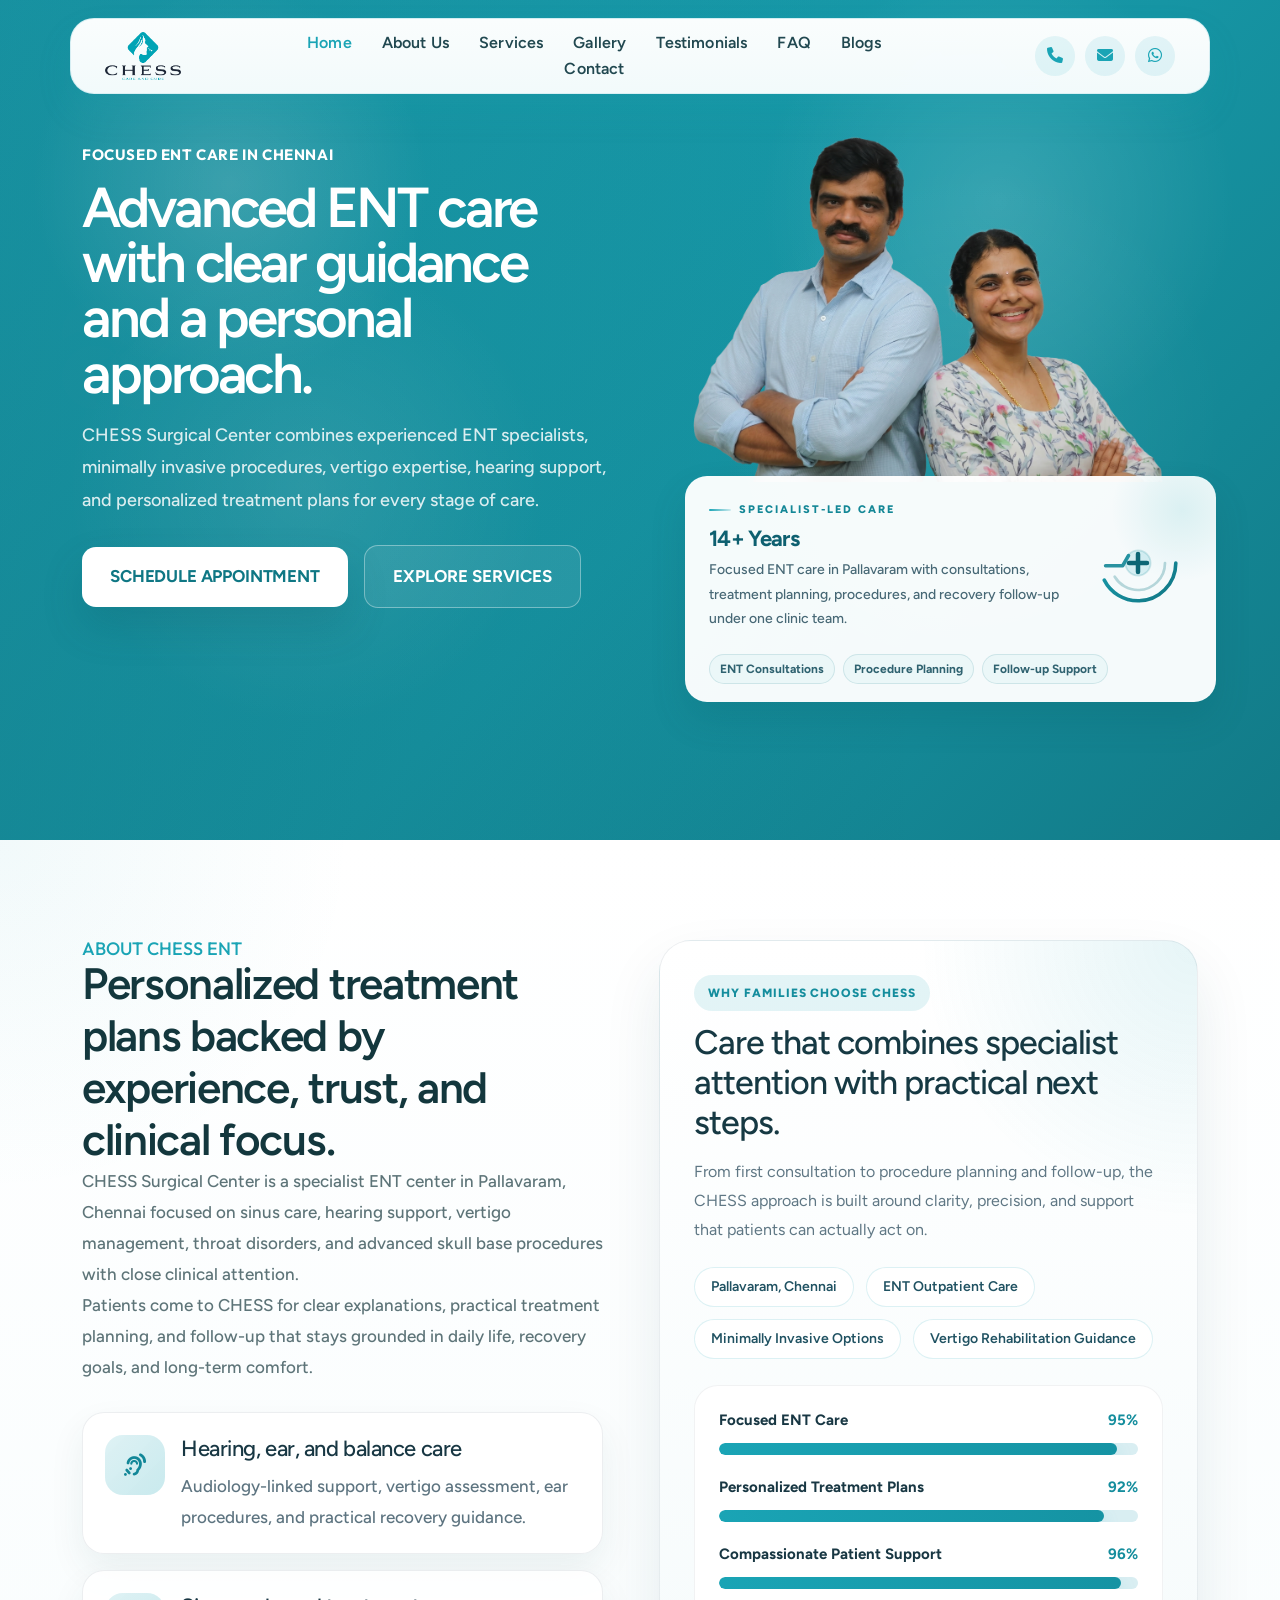
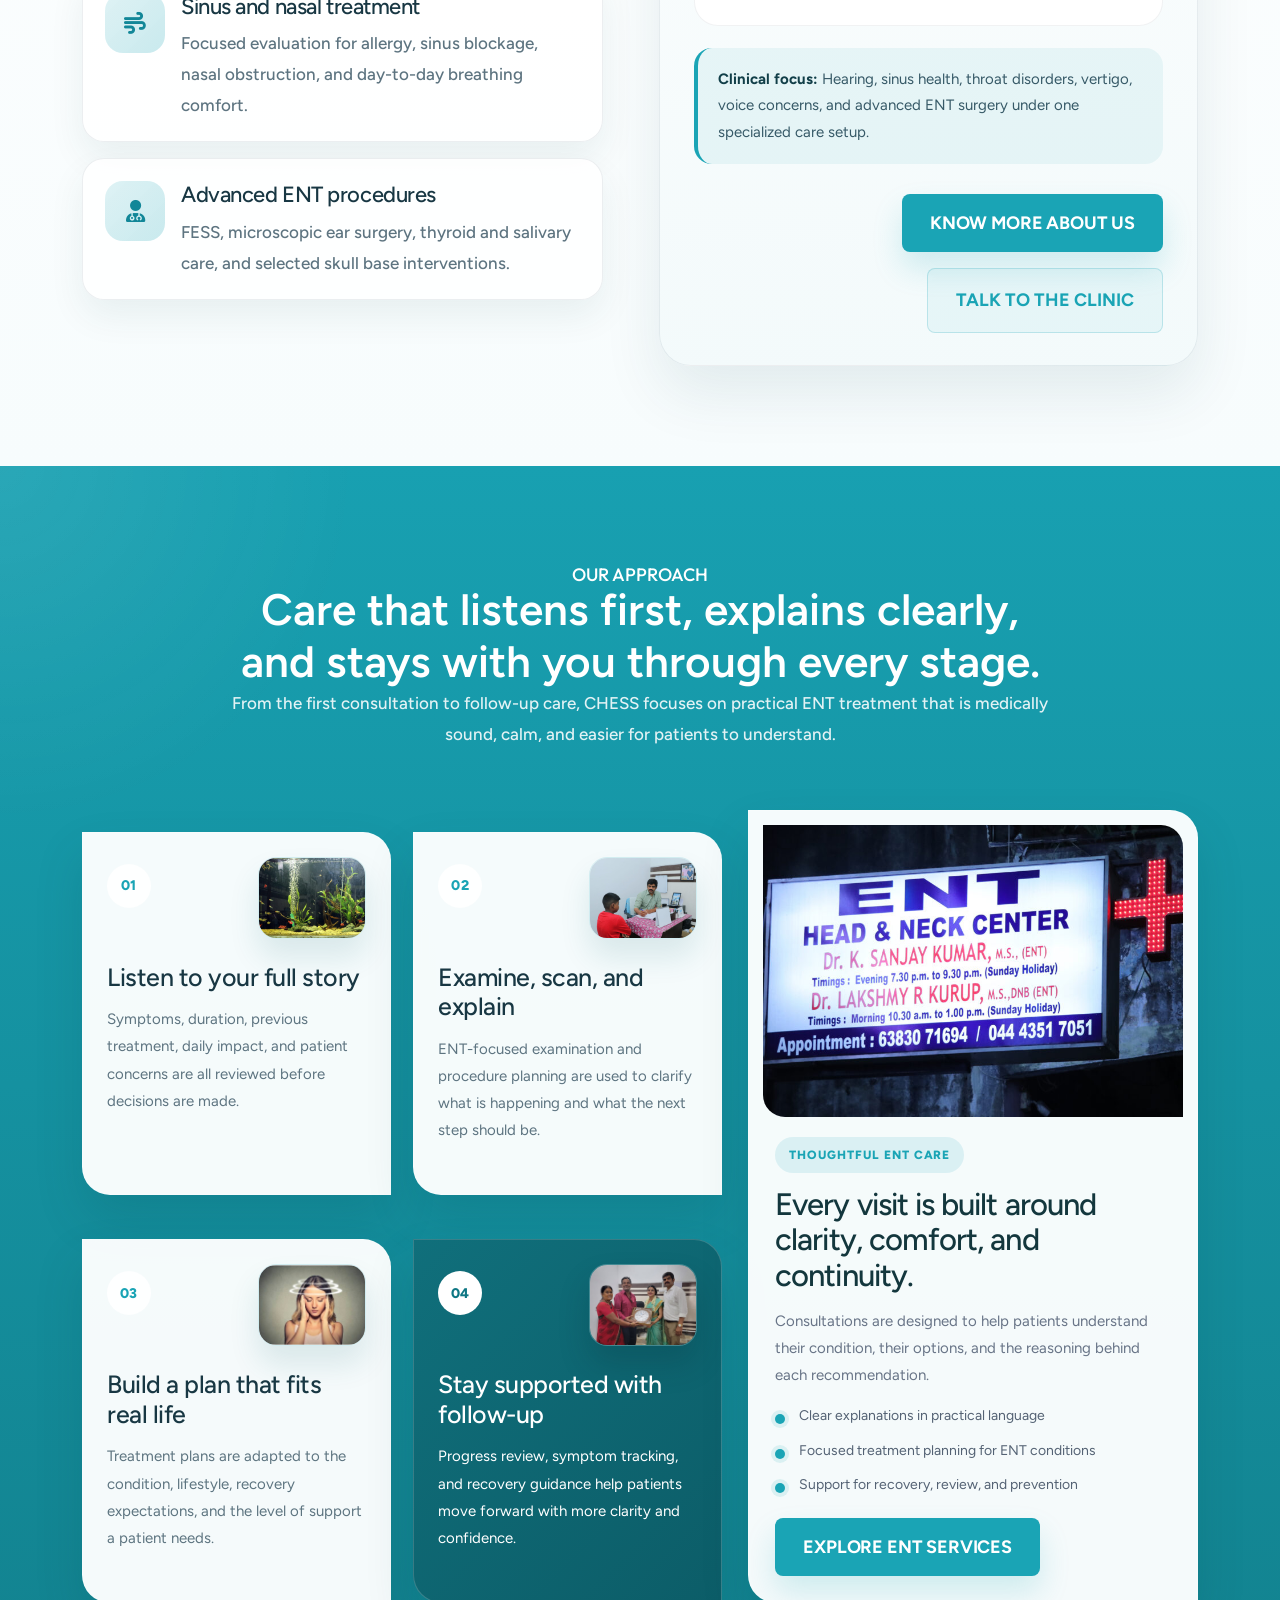
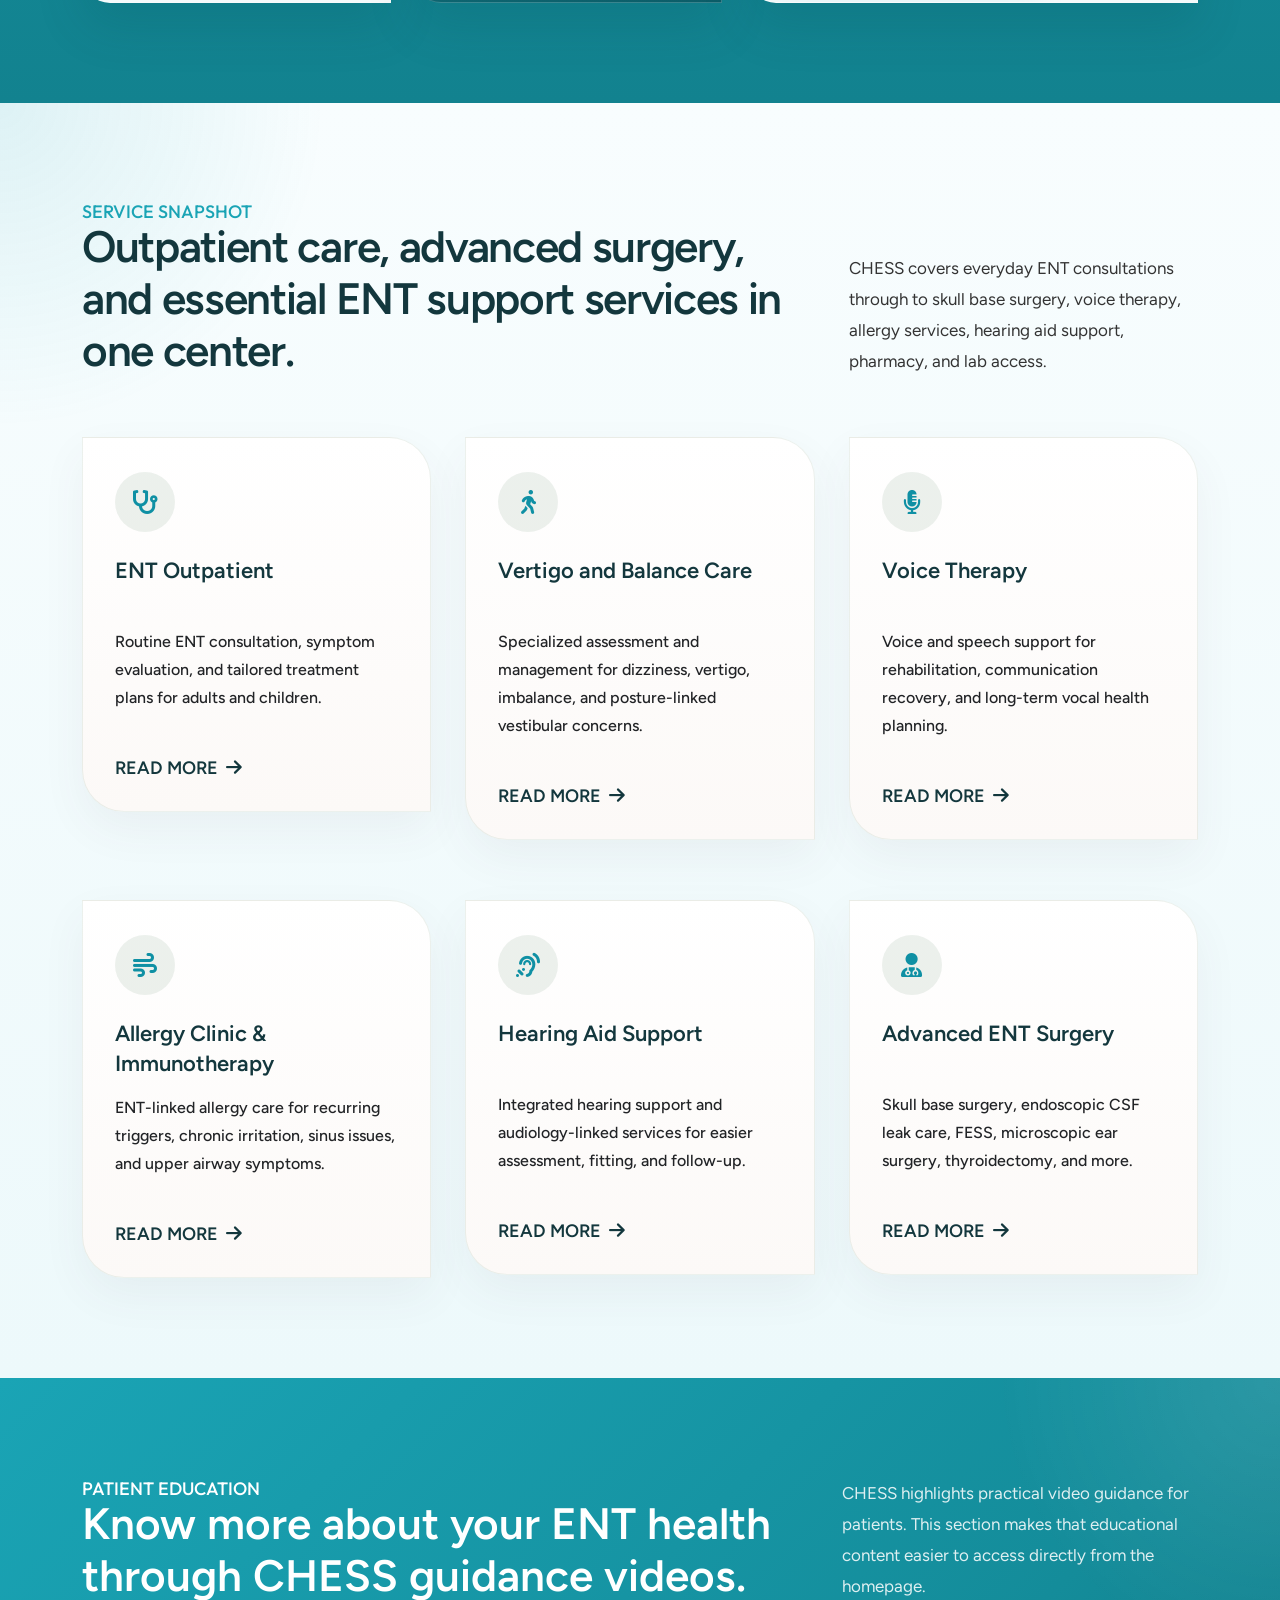
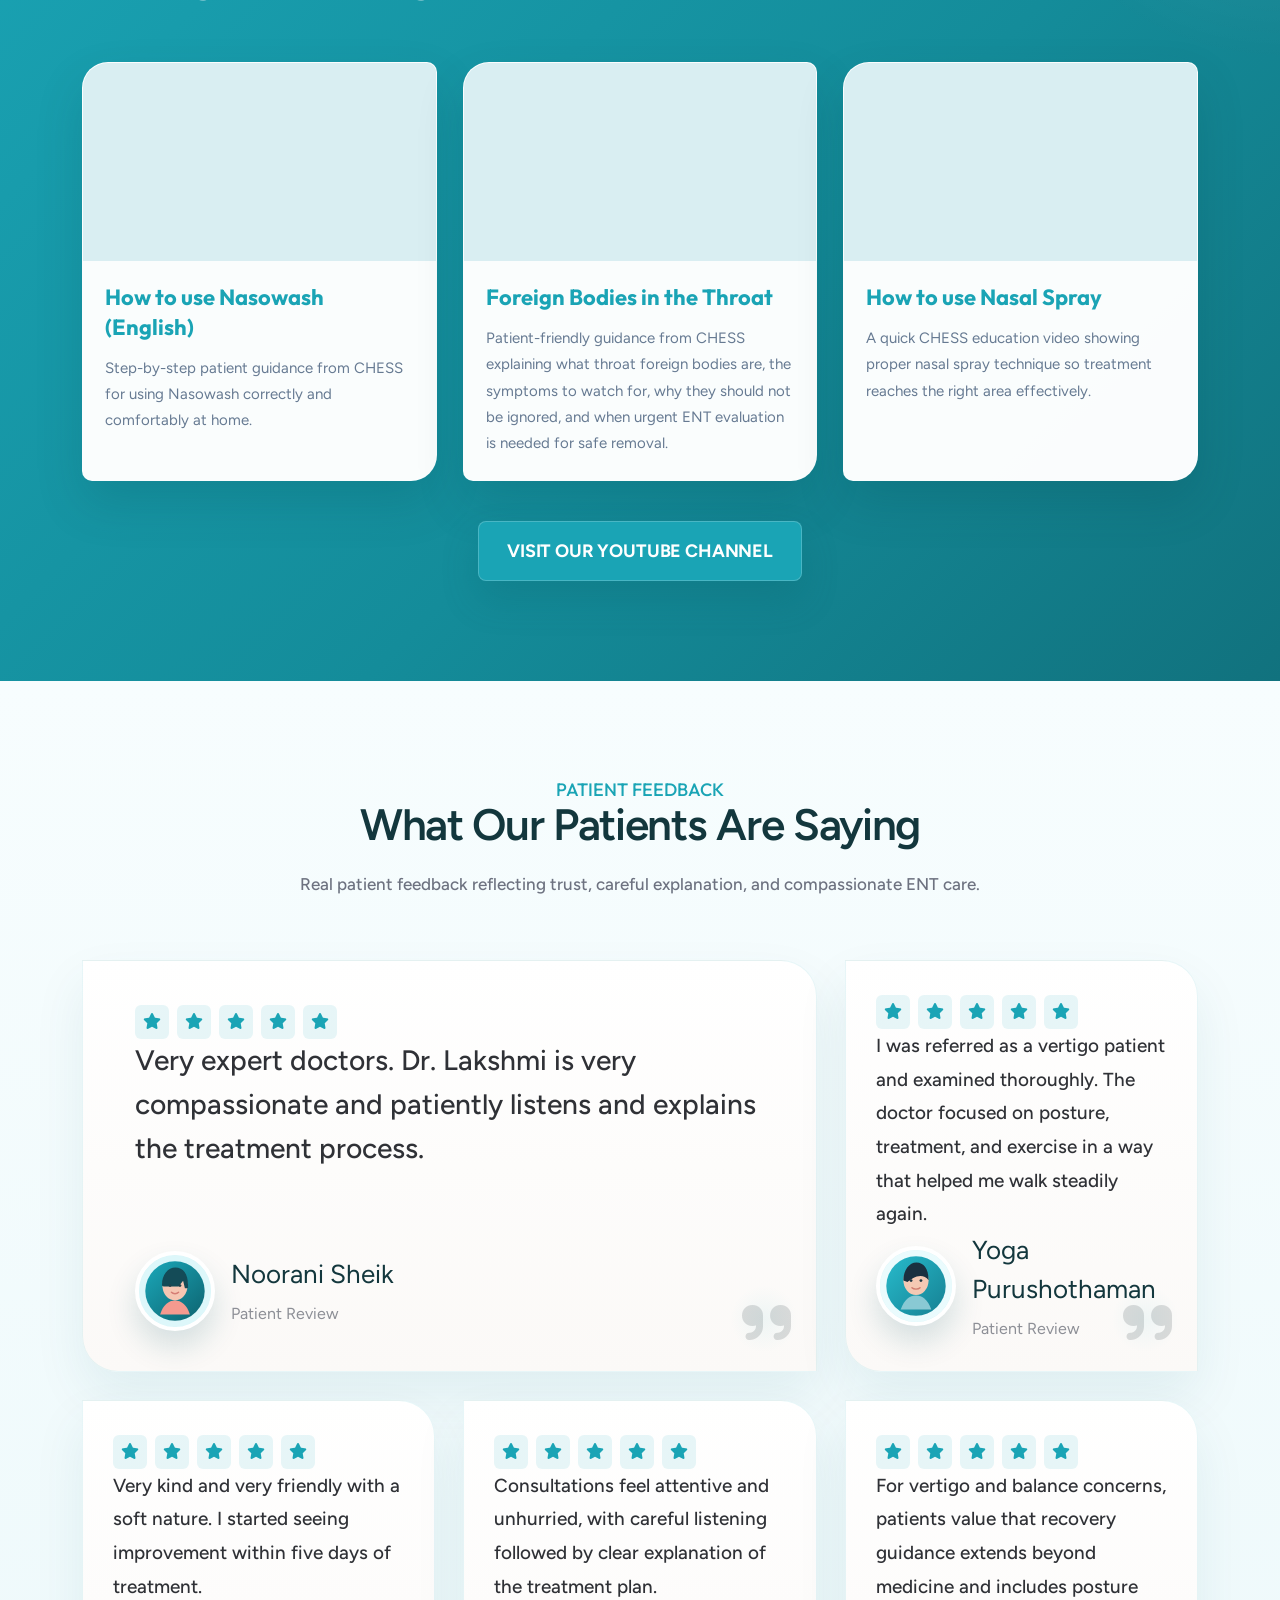
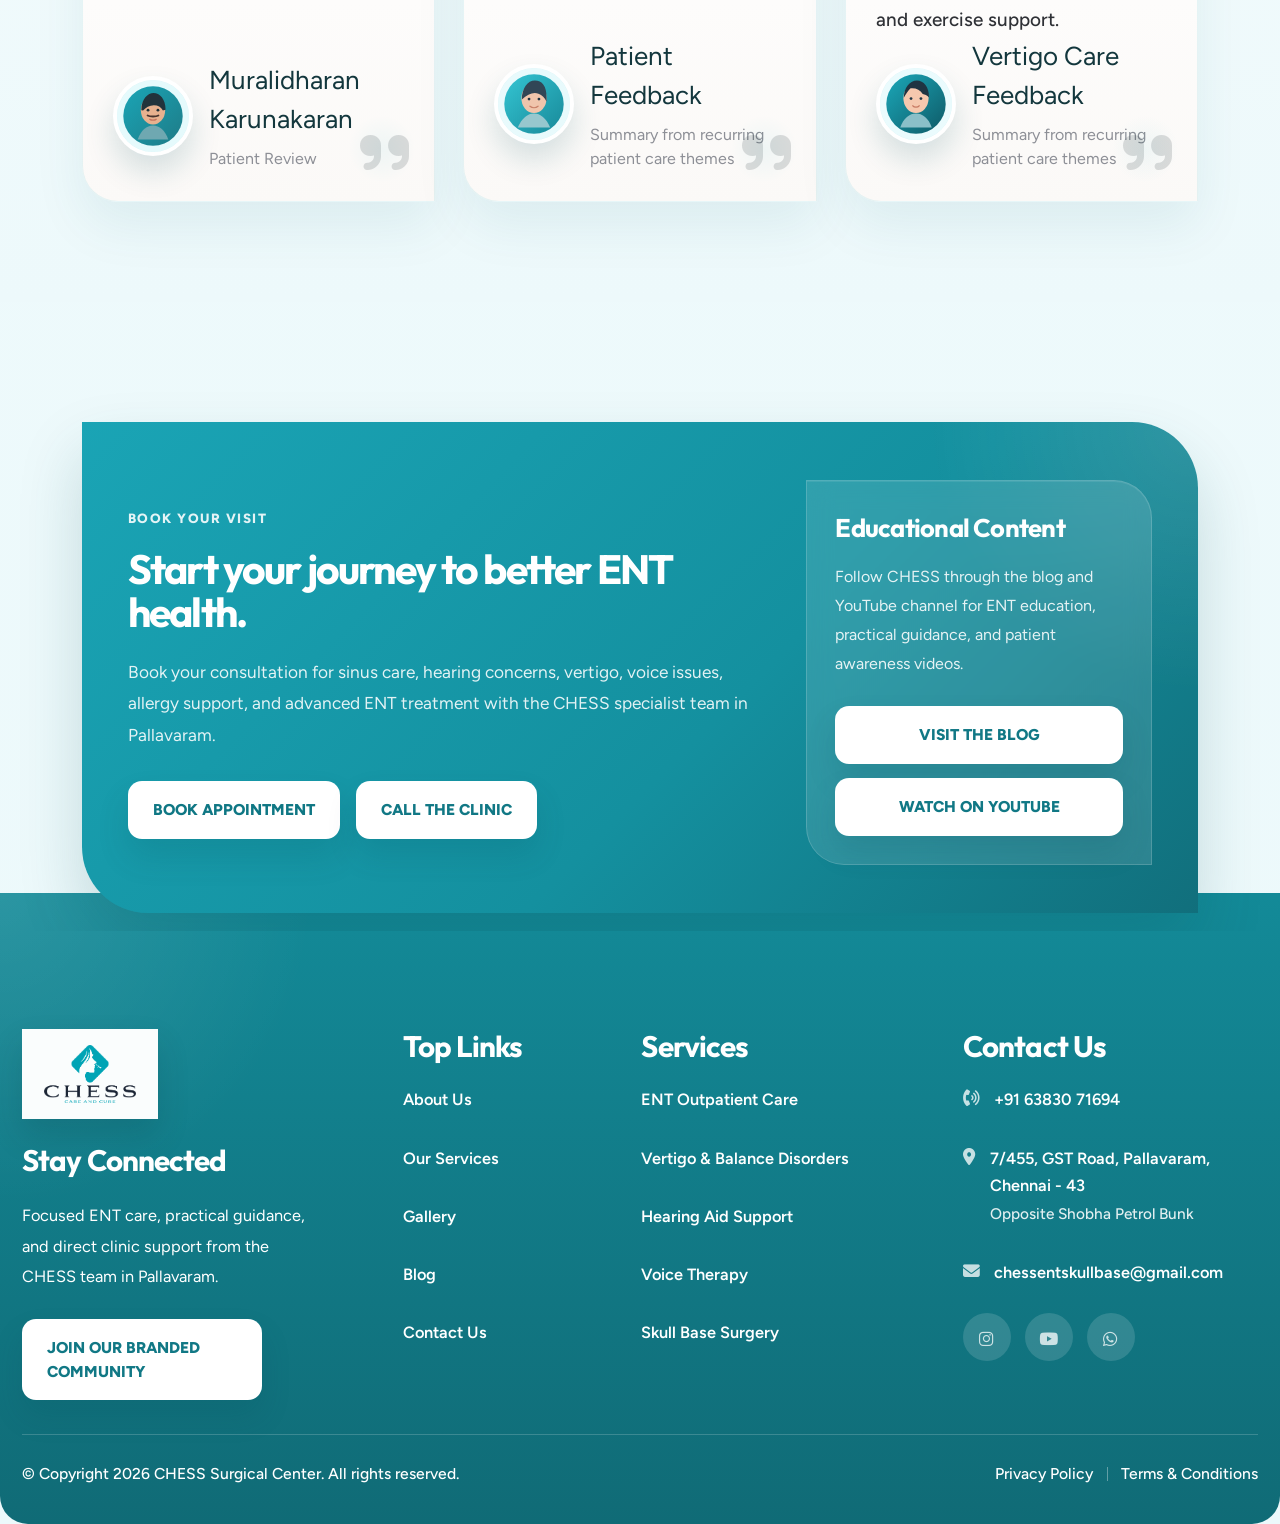
==== commit 7d701b50: "commit" ====
--- a/index.html
+++ b/index.html
@@ -123,7 +123,7 @@
           <div class="col-lg-6 chessent-hero-copy-col">
             <div class="hero-header-area">
               <img src="assets/img/elements/elements23.png" alt="" class="elements23 keyframe5">
-              <h5 class="chessent-hero-eyebrow">Focused ENT Care in Pallavaram</h5>
+              <h5 class="chessent-hero-eyebrow">Focused ENT Care in Chennai</h5>
               <div class="space16"></div>
               <h1 class="text-anime-style-3">Advanced ENT care with clear guidance and a personal approach.</h1>
               <div class="space18"></div>
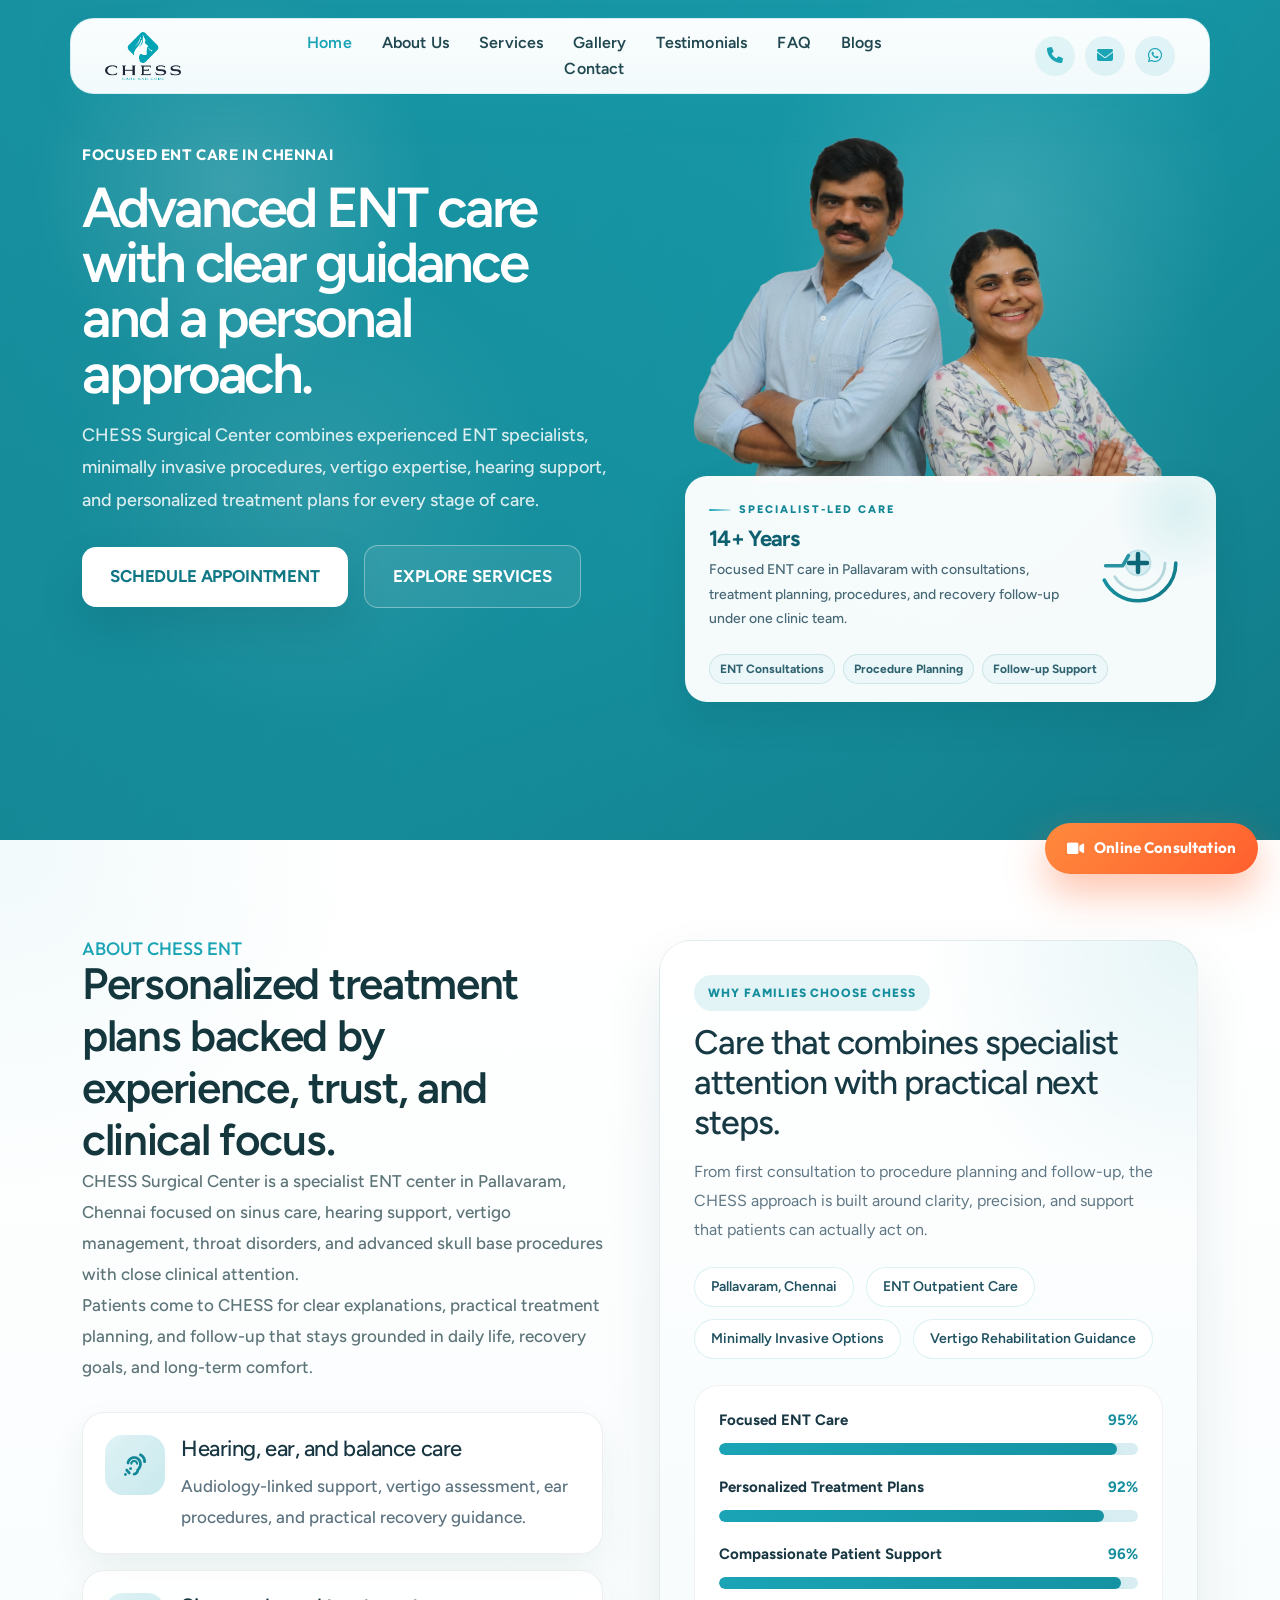
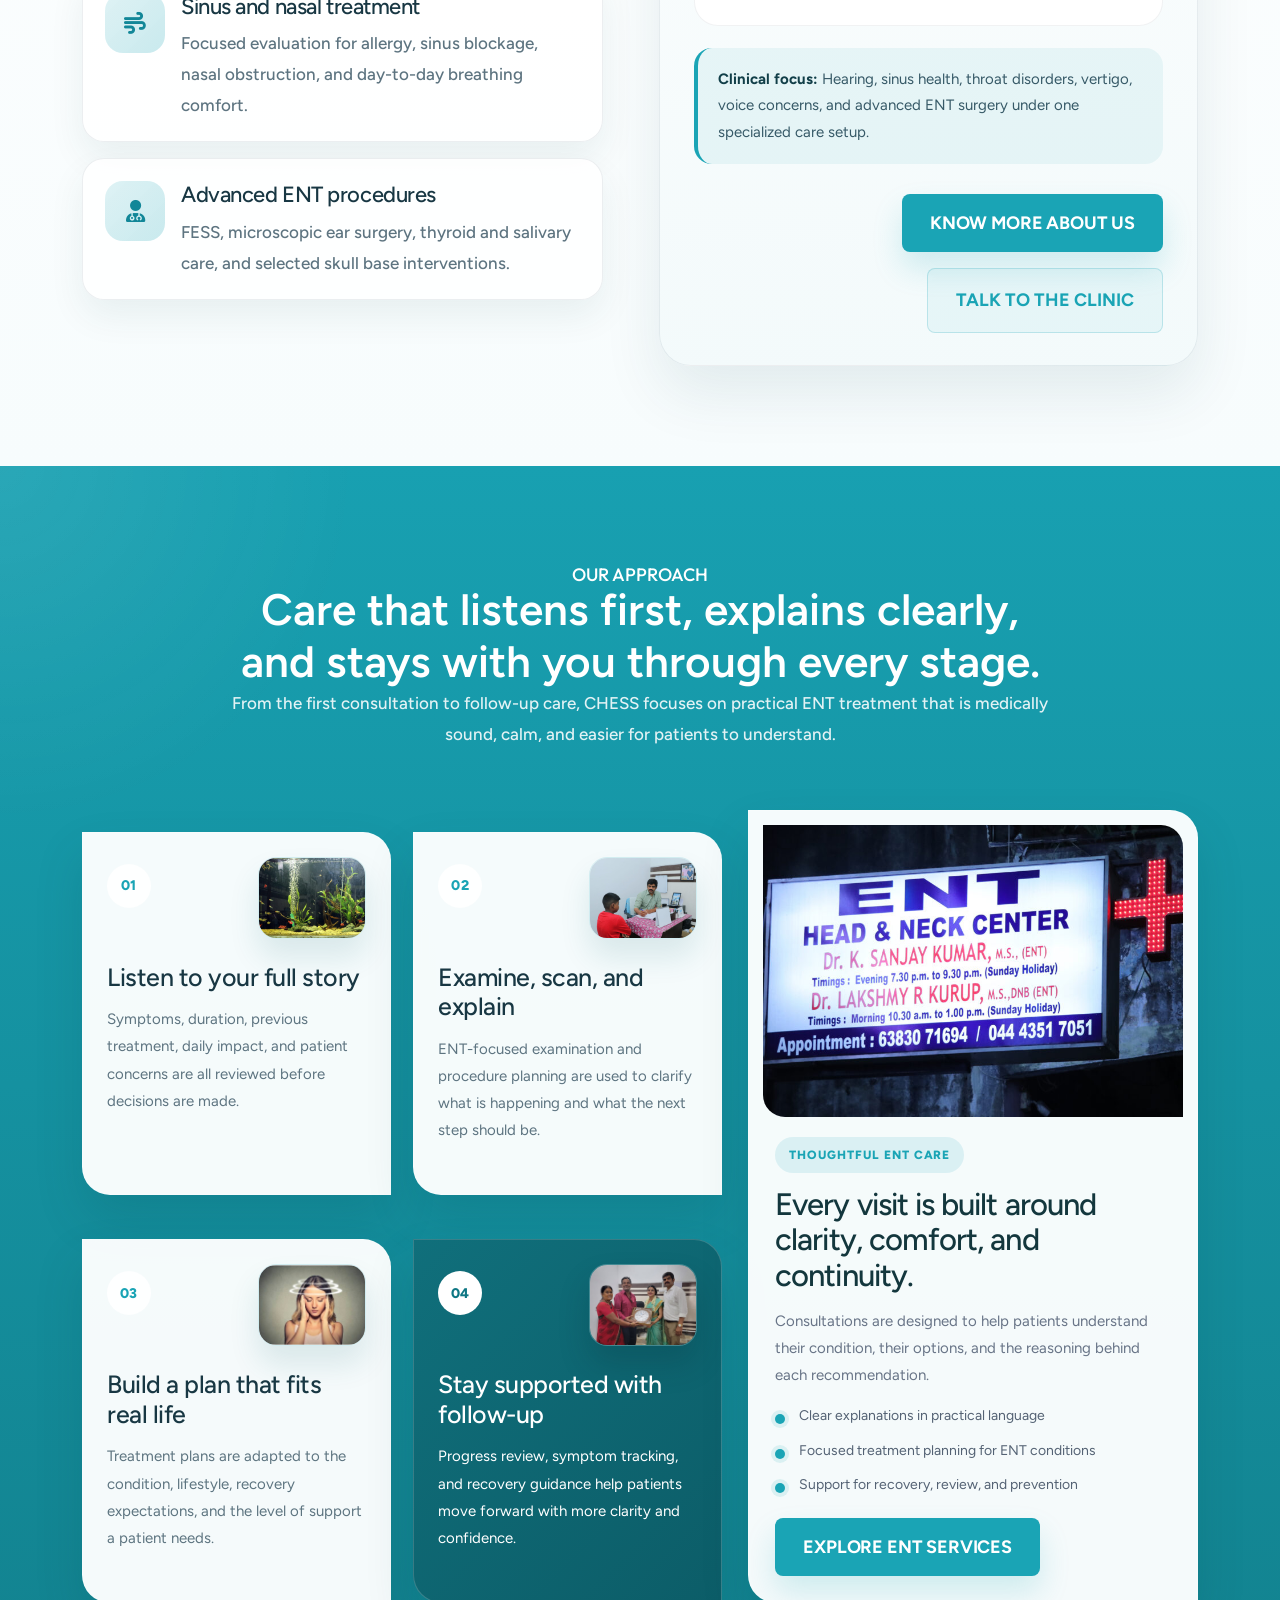
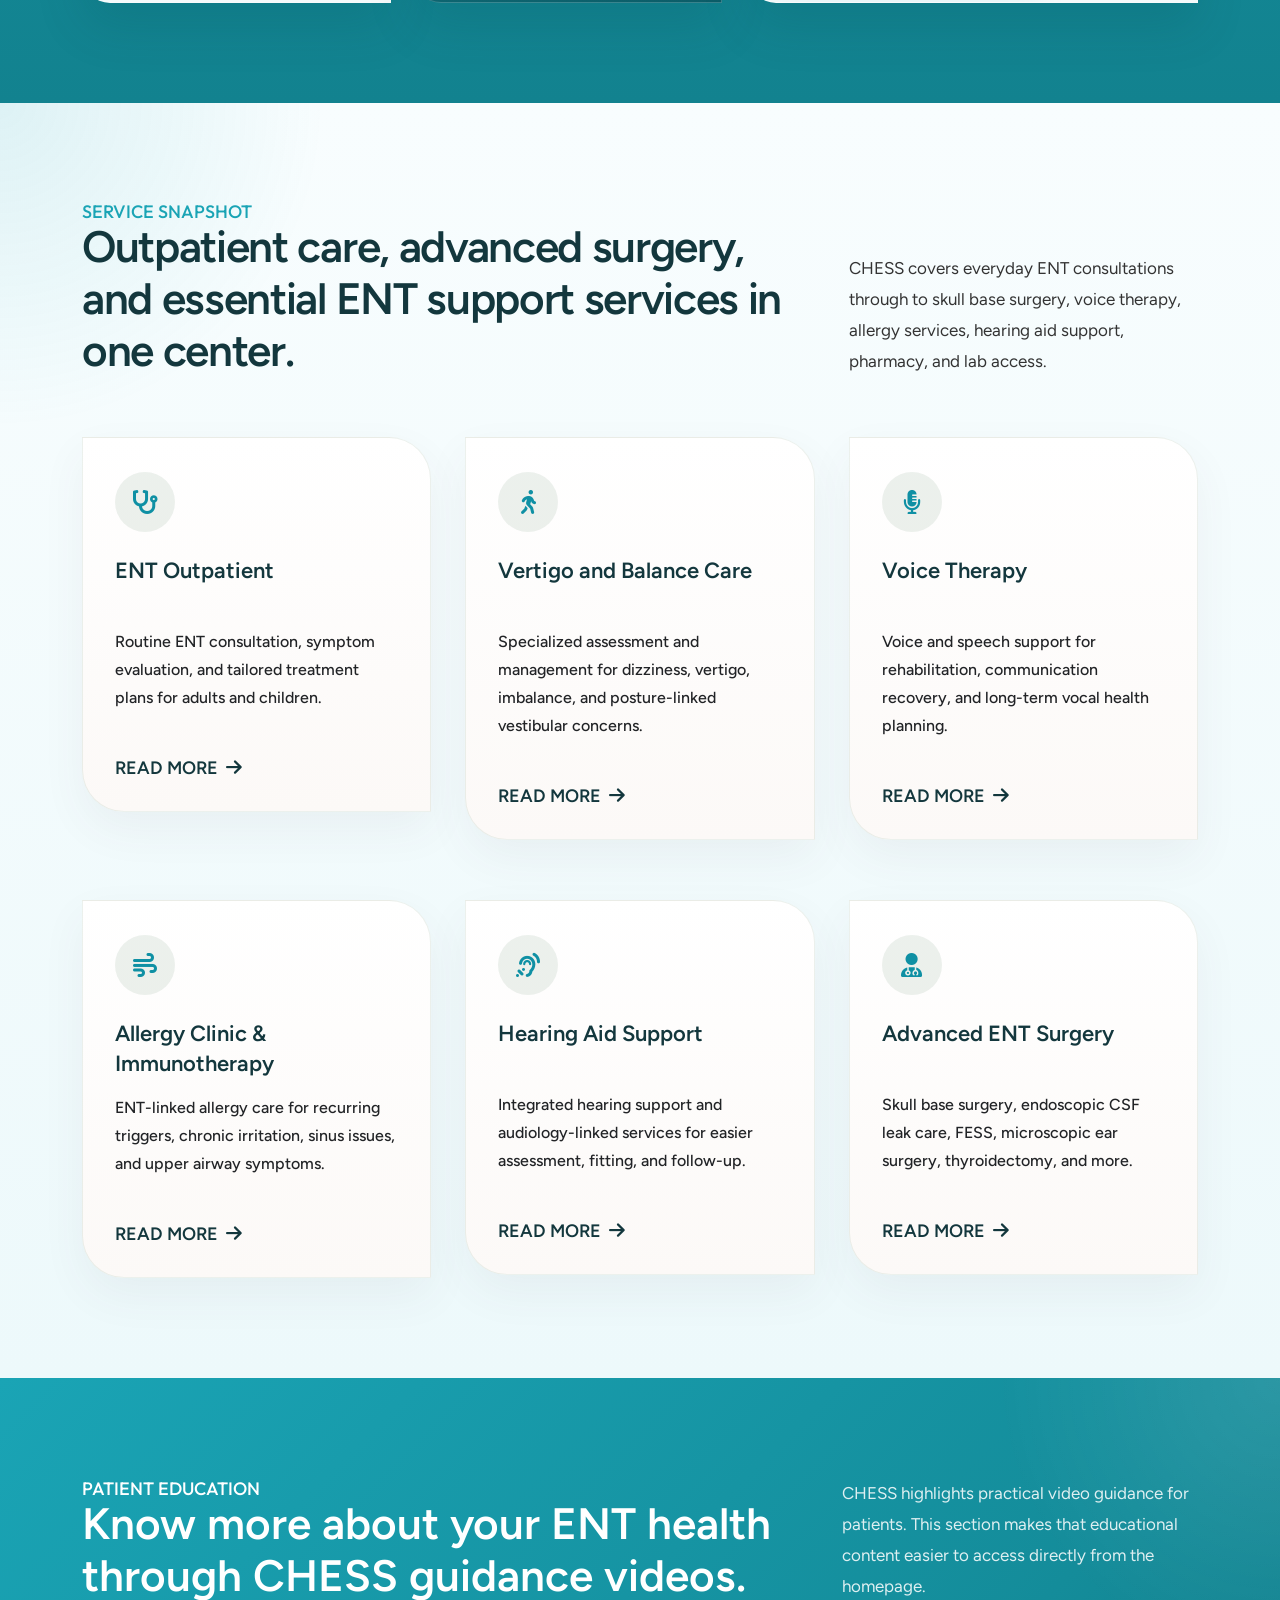
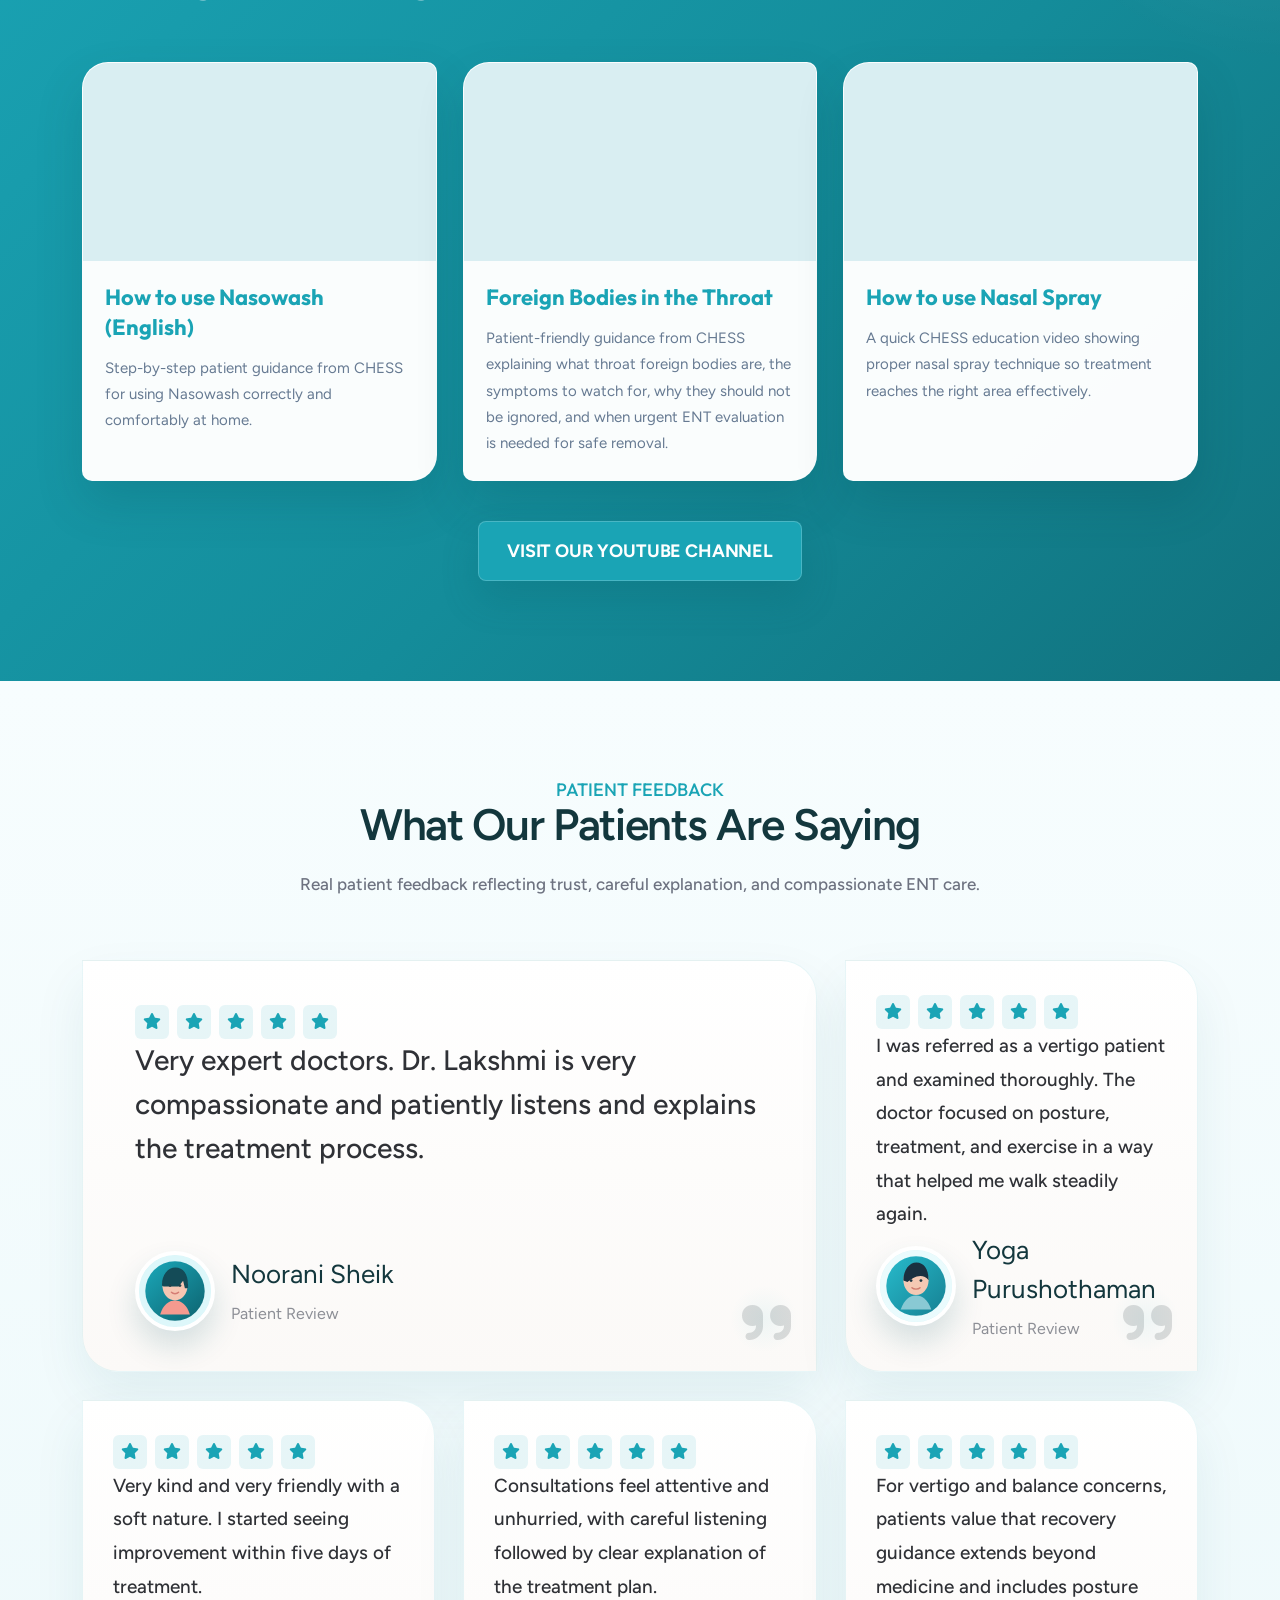
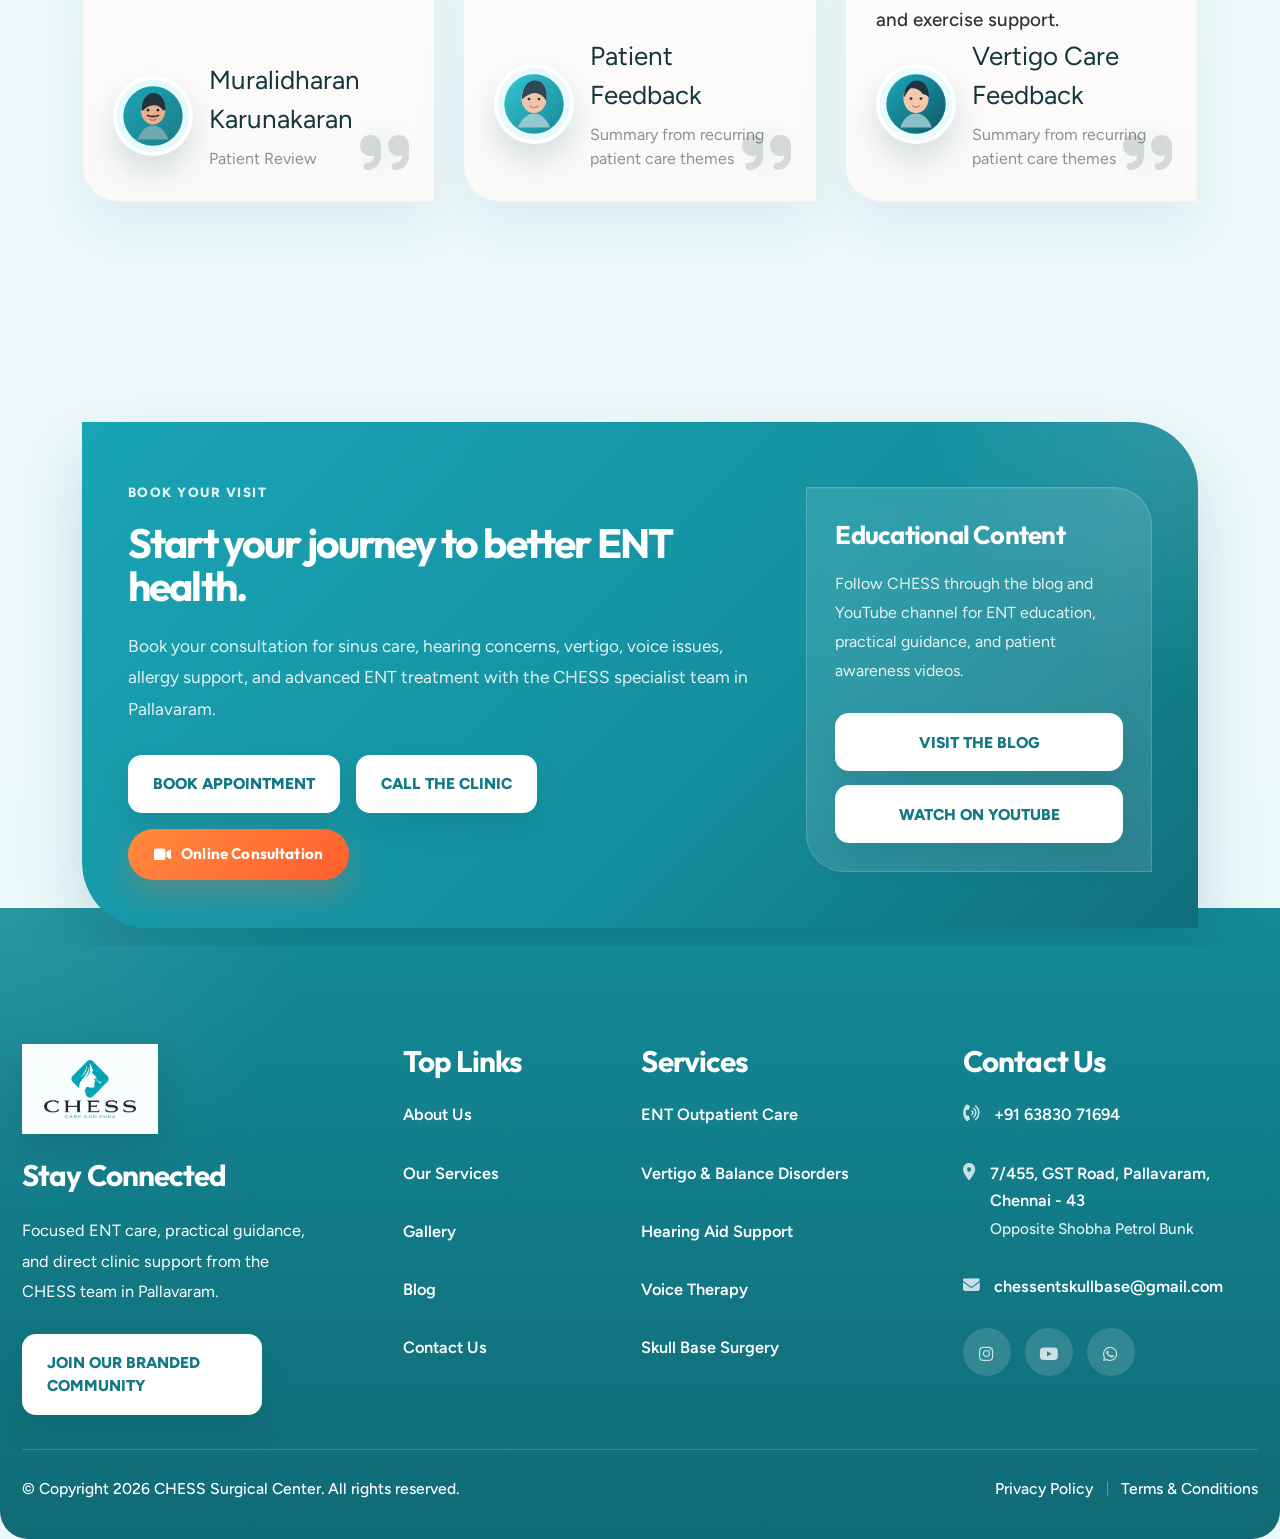
==== commit 79329e36: "commit" ====
--- a/index.html
+++ b/index.html
@@ -112,6 +112,7 @@
       <h3>Focused ENT care with direct access to the clinic team.</h3>
       <p>Calling time is 10 AM to 10 PM. Book appointments quickly through phone or WhatsApp.</p>
       <a class="jyoti-community-btn chessent-community-btn" href="https://wa.me/916383071694" target="_blank" rel="noopener noreferrer">Book Appointment on WhatsApp</a>
+      <a class="chessent-cta-online-btn chessent-offcanvas-online-btn" href="https://drksk.exlyapp.com/7648fef9-ce8d-4b00-85bf-c547a57aedb8" target="_blank" rel="noopener noreferrer"><i class="fa-solid fa-video"></i> Online Consultation</a>
     </div>
   </div>
   <div class="vl-offcanvas-overlay"></div>
@@ -129,7 +130,7 @@
               <div class="space18"></div>
               <p data-aos="fade-left" data-aos-duration="800">CHESS Surgical Center combines experienced ENT specialists, minimally invasive procedures, vertigo expertise, hearing support, and personalized treatment plans for every stage of care.</p>
               <div class="btn-area1 chessent-hero-actions" data-aos="fade-left" data-aos-duration="1000">
-                <a href="https://drksk.exlyapp.com/7648fef9-ce8d-4b00-85bf-c547a57aedb8" class="vl-btn8" target="_blank" rel="noopener noreferrer">Schedule Appointment</a>
+                <a href="https://docs.google.com/forms/d/e/1FAIpQLSdbThxPCA3OmnQGDK2QUruDE75adWVaq2bn9YkKVHi5Rb8_4w/viewform" class="vl-btn8" target="_blank" rel="noopener noreferrer">Schedule Appointment</a>
                 <a href="services.html" class="chessent-ghost-btn">Explore Services</a>
               </div>
             </div>
@@ -595,8 +596,9 @@
             <h2>Start your journey to better ENT health.</h2>
             <p>Book your consultation for sinus care, hearing concerns, vertigo, voice issues, allergy support, and advanced ENT treatment with the CHESS specialist team in Pallavaram.</p>
             <div class="chessent-footer-cta-actions">
-              <a href="https://drksk.exlyapp.com/7648fef9-ce8d-4b00-85bf-c547a57aedb8" class="chessent-cta-light-btn" target="_blank" rel="noopener noreferrer">Book Appointment</a>
+              <a href="https://docs.google.com/forms/d/e/1FAIpQLSdbThxPCA3OmnQGDK2QUruDE75adWVaq2bn9YkKVHi5Rb8_4w/viewform" class="chessent-cta-light-btn" target="_blank" rel="noopener noreferrer">Book Appointment</a>
               <a href="tel:+916383071694" class="chessent-cta-accent-btn">Call the Clinic</a>
+              <a href="https://drksk.exlyapp.com/7648fef9-ce8d-4b00-85bf-c547a57aedb8" class="chessent-cta-online-btn" target="_blank" rel="noopener noreferrer"><i class="fa-solid fa-video"></i> Online Consultation</a>
             </div>
           </div>
           <aside class="chessent-footer-cta-side">
@@ -610,6 +612,7 @@
         </div>
       </div>
     </section>
+  <a href="https://drksk.exlyapp.com/7648fef9-ce8d-4b00-85bf-c547a57aedb8" class="chessent-cta-online-btn chessent-online-floating" target="_blank" rel="noopener noreferrer" aria-label="Book online consultation"><i class="fa-solid fa-video"></i><span class="chessent-online-floating__label">Online Consultation</span></a>
   </main>
 
   <footer class="vl-footer6-section-area">
--- a/assets/css/chessent.css
+++ b/assets/css/chessent.css
@@ -7339,3 +7339,352 @@
     gap: 10px;
   }
 }
+
+.service-card--clickable {
+  cursor: pointer;
+  transition: transform 0.3s ease, box-shadow 0.3s ease, border-color 0.3s ease;
+  position: relative;
+}
+
+.service-card--clickable:hover,
+.service-card--clickable:focus-visible {
+  transform: translateY(-6px);
+  box-shadow: var(--chessent-shadow);
+  border-color: rgba(26, 164, 181, 0.35);
+  outline: none;
+}
+
+.service-card--clickable::after {
+  content: "";
+  position: absolute;
+  top: 16px;
+  right: 16px;
+  width: 38px;
+  height: 38px;
+  border-radius: 999px;
+  background: rgba(26, 164, 181, 0.92);
+  background-image: url("data:image/svg+xml;utf8,<svg xmlns='http://www.w3.org/2000/svg' viewBox='0 0 24 24' fill='none' stroke='white' stroke-width='2.4' stroke-linecap='round' stroke-linejoin='round'><line x1='5' y1='12' x2='19' y2='12'></line><polyline points='12 5 19 12 12 19'></polyline></svg>");
+  background-repeat: no-repeat;
+  background-position: center;
+  background-size: 18px 18px;
+  box-shadow: 0 10px 24px rgba(26, 164, 181, 0.35);
+  opacity: 0;
+  transform: translateY(-6px);
+  transition: opacity 0.3s ease, transform 0.3s ease;
+  pointer-events: none;
+}
+
+.service-card--clickable:hover::after,
+.service-card--clickable:focus-visible::after {
+  opacity: 1;
+  transform: translateY(0);
+}
+
+.service-card-readmore {
+  display: inline-flex;
+  align-items: center;
+  gap: 8px;
+  margin-top: 18px;
+  color: var(--chessent-primary);
+  font-family: "Outfit", sans-serif;
+  font-weight: 700;
+  font-size: 0.95rem;
+  letter-spacing: 0.01em;
+}
+
+.service-card-readmore i {
+  transition: transform 0.3s ease;
+}
+
+.service-card--clickable:hover .service-card-readmore i,
+.service-card--clickable:focus-visible .service-card-readmore i {
+  transform: translateX(4px);
+}
+
+.chessent-service-modal .modal-content {
+  border: 1px solid rgba(16, 33, 54, 0.08);
+  border-radius: 24px;
+  background: var(--chessent-white);
+  box-shadow: var(--chessent-shadow);
+  overflow: hidden;
+}
+
+.chessent-service-modal .modal-header {
+  align-items: flex-start;
+  gap: 16px;
+  padding: 28px 32px 18px;
+  border-bottom: 1px solid var(--chessent-border);
+  background: linear-gradient(135deg, var(--chessent-pale), var(--chessent-warm));
+}
+
+.chessent-service-modal .modal-header .section-kicker {
+  margin-bottom: 6px;
+}
+
+.chessent-service-modal .modal-title {
+  margin: 0;
+  font-family: "Outfit", sans-serif;
+  font-size: 1.85rem;
+  font-weight: 800;
+  color: var(--chessent-ink);
+  line-height: 1.25;
+}
+
+.chessent-service-modal .btn-close {
+  margin: 4px 0 0;
+  opacity: 0.65;
+  transition: opacity 0.2s ease;
+}
+
+.chessent-service-modal .btn-close:hover {
+  opacity: 1;
+}
+
+.chessent-service-modal .modal-body {
+  padding: 26px 32px 30px;
+  color: var(--chessent-muted);
+  font-size: 1rem;
+  line-height: 1.78;
+}
+
+.chessent-service-modal .modal-body p {
+  margin-bottom: 16px;
+}
+
+.chessent-service-modal .modal-body p:last-child {
+  margin-bottom: 0;
+}
+
+.chessent-service-modal .modal-subheading {
+  margin: 26px 0 12px;
+  font-family: "Outfit", sans-serif;
+  font-size: 1.18rem;
+  font-weight: 700;
+  color: var(--chessent-ink);
+}
+
+.chessent-service-modal .modal-list {
+  padding-left: 20px;
+  margin: 0 0 16px;
+}
+
+.chessent-service-modal .modal-list li {
+  margin-bottom: 10px;
+  color: var(--chessent-muted);
+  line-height: 1.72;
+}
+
+.chessent-service-modal .modal-list li::marker {
+  color: var(--chessent-primary);
+}
+
+.chessent-cta-online-btn {
+  display: inline-flex;
+  align-items: center;
+  gap: 10px;
+  padding: 14px 26px;
+  border-radius: 999px;
+  background: linear-gradient(135deg, #ff8a3d, #ff5f2e);
+  color: #ffffff !important;
+  font-family: "Outfit", sans-serif;
+  font-weight: 700;
+  font-size: 0.95rem;
+  letter-spacing: 0.01em;
+  border: none;
+  text-decoration: none;
+  transition: transform 0.25s ease, box-shadow 0.25s ease, filter 0.25s ease;
+  box-shadow: 0 14px 30px rgba(255, 107, 53, 0.28);
+  white-space: nowrap;
+}
+
+.chessent-cta-online-btn:hover,
+.chessent-cta-online-btn:focus-visible {
+  transform: translateY(-2px);
+  filter: brightness(1.06);
+  color: #ffffff !important;
+  box-shadow: 0 18px 38px rgba(255, 107, 53, 0.38);
+  outline: none;
+}
+
+.chessent-cta-online-btn i {
+  font-size: 0.95rem;
+}
+
+.chessent-offcanvas-online-btn {
+  display: flex;
+  justify-content: center;
+  margin-top: 12px;
+  width: 100%;
+}
+
+.chessent-online-floating {
+  position: fixed;
+  right: 22px;
+  bottom: 26px;
+  z-index: 1040;
+  padding: 14px 22px;
+  box-shadow: 0 18px 40px rgba(255, 107, 53, 0.42);
+  animation: chessentOnlinePulse 2.4s ease-in-out infinite;
+}
+
+@keyframes chessentOnlinePulse {
+  0%, 100% { box-shadow: 0 18px 40px rgba(255, 107, 53, 0.42); }
+  50%      { box-shadow: 0 18px 50px rgba(255, 107, 53, 0.68); }
+}
+
+@media (max-width: 575.98px) {
+  .chessent-online-floating {
+    right: 14px;
+    bottom: 18px;
+    padding: 12px 16px;
+    font-size: 0.85rem;
+  }
+  .chessent-online-floating .chessent-online-floating__label {
+    display: none;
+  }
+}
+
+.modal-gallery {
+  display: grid;
+  grid-template-columns: repeat(2, 1fr);
+  gap: 16px;
+  margin: 18px 0 22px;
+}
+
+.modal-gallery__item {
+  margin: 0;
+  border-radius: 18px;
+  overflow: hidden;
+  background: var(--chessent-pale);
+  border: 1px solid var(--chessent-border);
+  box-shadow: var(--chessent-shadow-soft);
+  display: flex;
+  flex-direction: column;
+}
+
+.modal-gallery__item img {
+  display: block;
+  width: 100%;
+  height: 260px;
+  object-fit: cover;
+  object-position: center center;
+}
+
+.modal-gallery__item figcaption {
+  padding: 10px 14px;
+  font-family: "Outfit", sans-serif;
+  font-weight: 600;
+  font-size: 0.85rem;
+  color: var(--chessent-secondary);
+  background: var(--chessent-white);
+  border-top: 1px solid var(--chessent-border);
+  text-align: center;
+}
+
+@media (max-width: 575.98px) {
+  .modal-gallery {
+    grid-template-columns: 1fr;
+  }
+
+  .modal-gallery__item img {
+    height: 230px;
+  }
+}
+
+.modal-beforeafter {
+  display: grid;
+  grid-template-columns: repeat(2, 1fr);
+  gap: 16px;
+  margin: 6px 0 10px;
+}
+
+.modal-beforeafter__item {
+  margin: 0;
+  border-radius: 18px;
+  overflow: hidden;
+  background: #0b1416;
+  border: 1px solid var(--chessent-border);
+  box-shadow: var(--chessent-shadow-soft);
+  display: flex;
+  flex-direction: column;
+}
+
+.modal-beforeafter__item img {
+  display: block;
+  width: 100%;
+  height: 420px;
+  object-fit: contain;
+  object-position: center center;
+  background: #0b1416;
+}
+
+.modal-beforeafter__item figcaption {
+  padding: 10px 14px;
+  font-family: "Outfit", sans-serif;
+  font-weight: 700;
+  font-size: 0.92rem;
+  letter-spacing: 0.06em;
+  text-transform: uppercase;
+  color: var(--chessent-secondary);
+  background: var(--chessent-white);
+  border-top: 1px solid var(--chessent-border);
+  text-align: center;
+}
+
+.modal-beforeafter__note {
+  margin: 4px 0 16px;
+  font-size: 0.86rem;
+  font-style: italic;
+  color: var(--chessent-muted);
+}
+
+@media (max-width: 575.98px) {
+  .modal-beforeafter {
+    grid-template-columns: 1fr;
+  }
+
+  .modal-beforeafter__item img {
+    height: 360px;
+  }
+}
+
+.chessent-service-modal .modal-highlight {
+  margin-top: 20px;
+  padding: 16px 20px;
+  border-left: 4px solid var(--chessent-primary);
+  background: var(--chessent-pale);
+  border-radius: 0 14px 14px 0;
+  color: var(--chessent-ink);
+}
+
+.chessent-service-modal .modal-footer {
+  padding: 18px 32px 26px;
+  border-top: 1px solid var(--chessent-border);
+  gap: 12px;
+  background: var(--chessent-pale);
+}
+
+.chessent-service-modal .modal-footer .chessent-cta-light-btn,
+.chessent-service-modal .modal-footer .chessent-cta-accent-btn {
+  border: none;
+  cursor: pointer;
+}
+
+@media (max-width: 575.98px) {
+  .chessent-service-modal .modal-header,
+  .chessent-service-modal .modal-body,
+  .chessent-service-modal .modal-footer {
+    padding-left: 22px;
+    padding-right: 22px;
+  }
+
+  .chessent-service-modal .modal-title {
+    font-size: 1.5rem;
+  }
+
+  .service-card--clickable::after {
+    width: 34px;
+    height: 34px;
+    background-size: 16px 16px;
+  }
+}
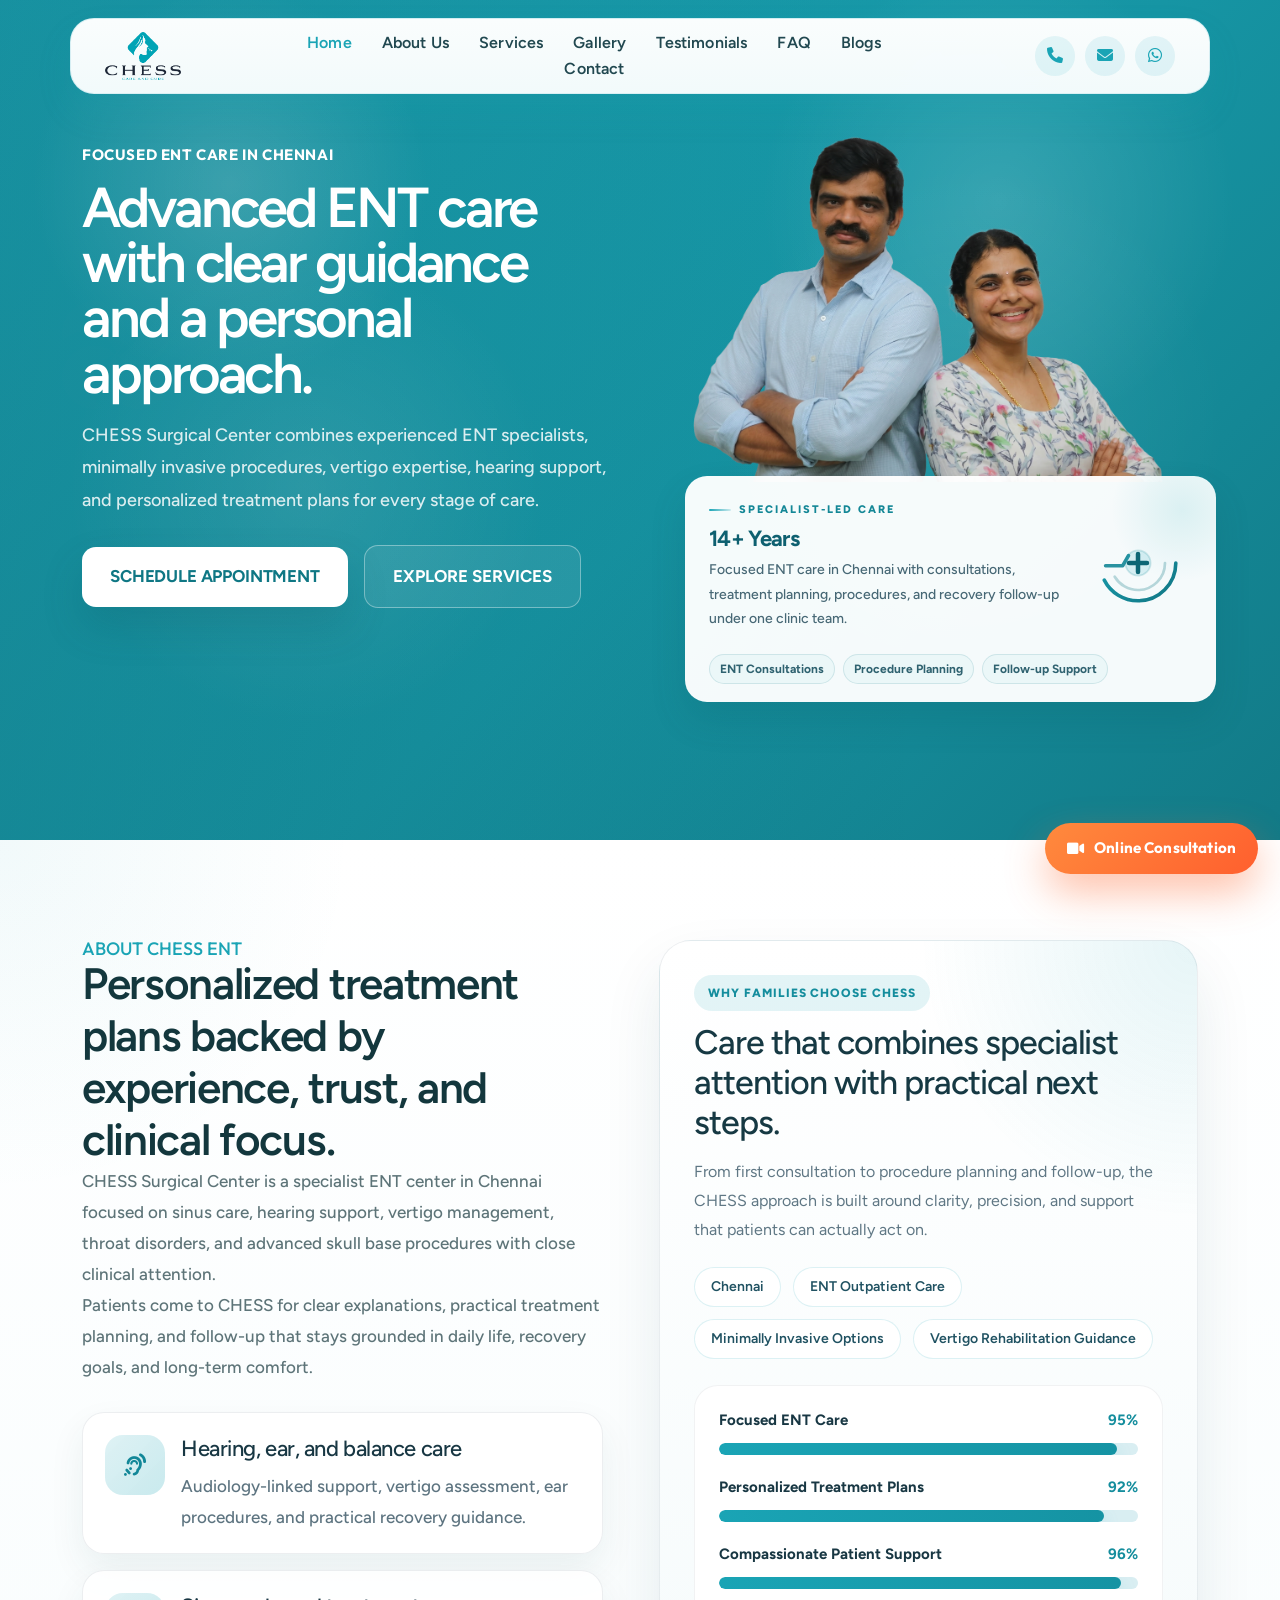
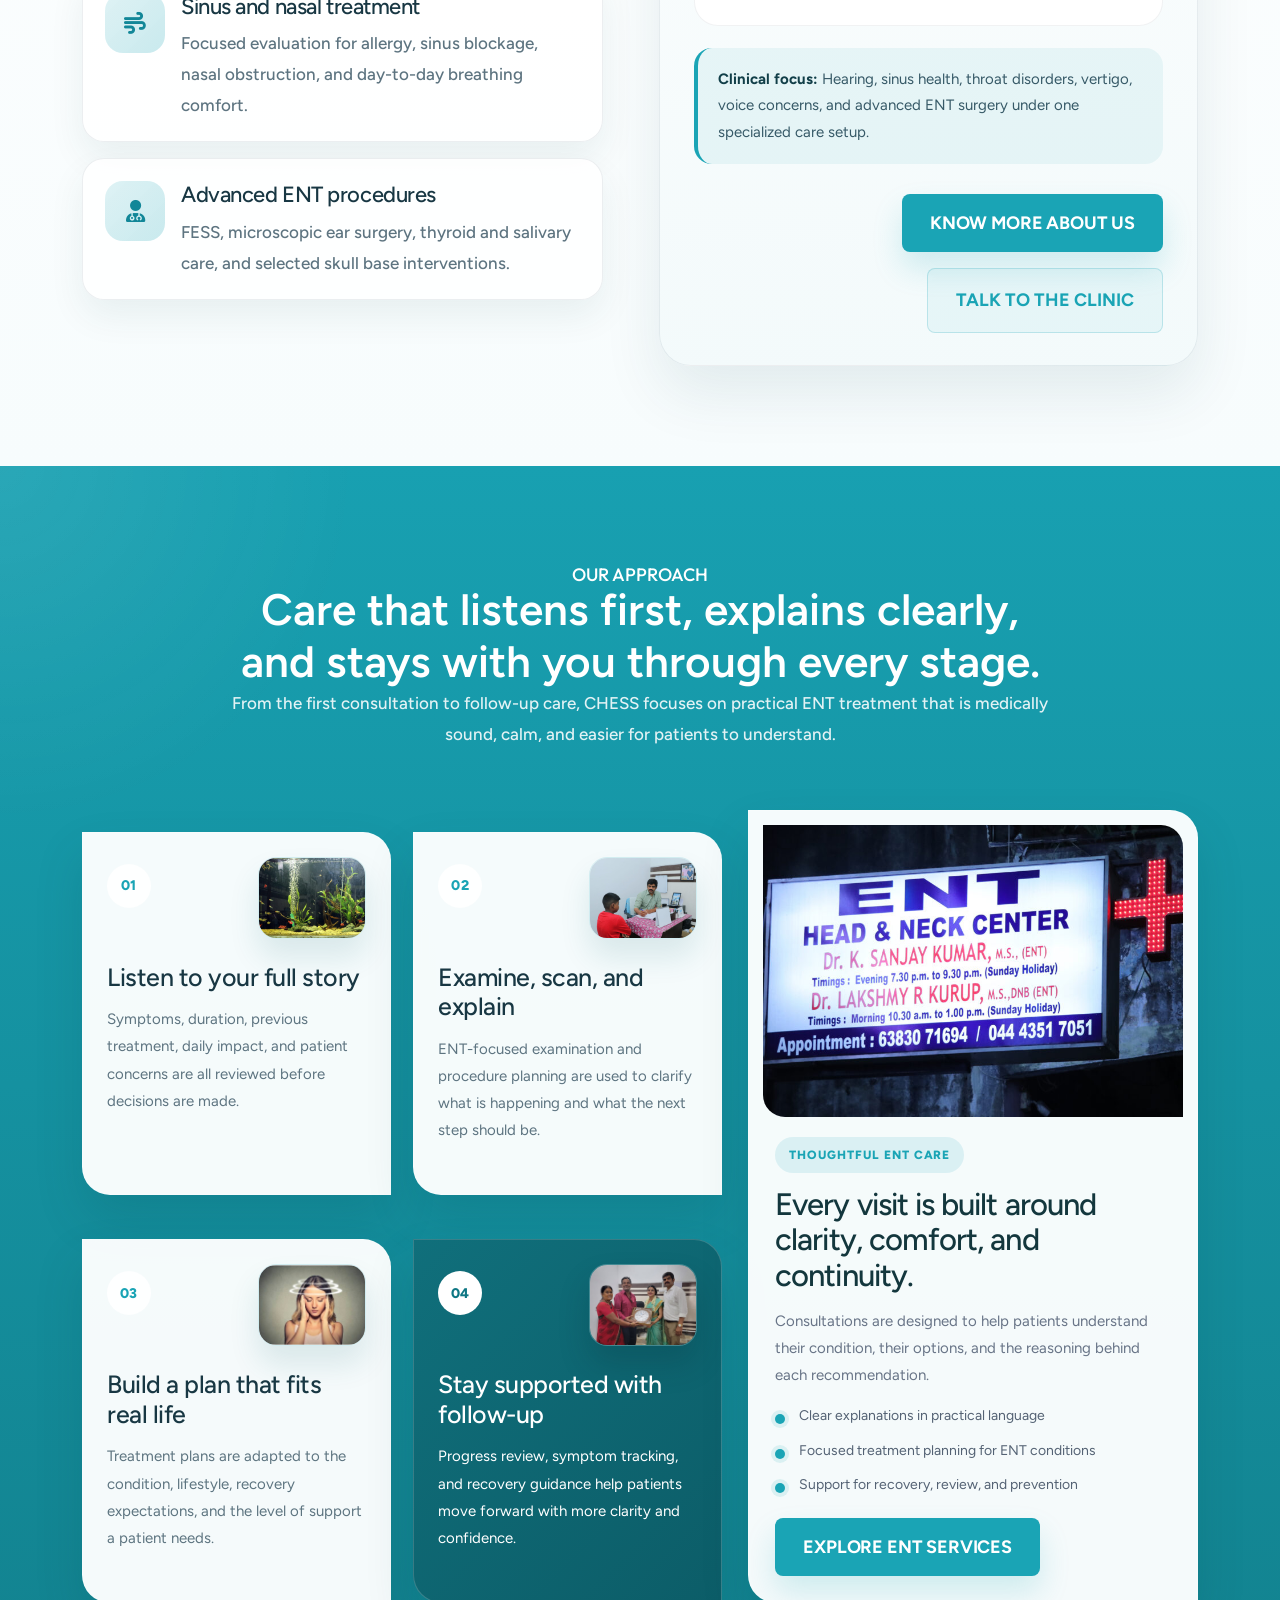
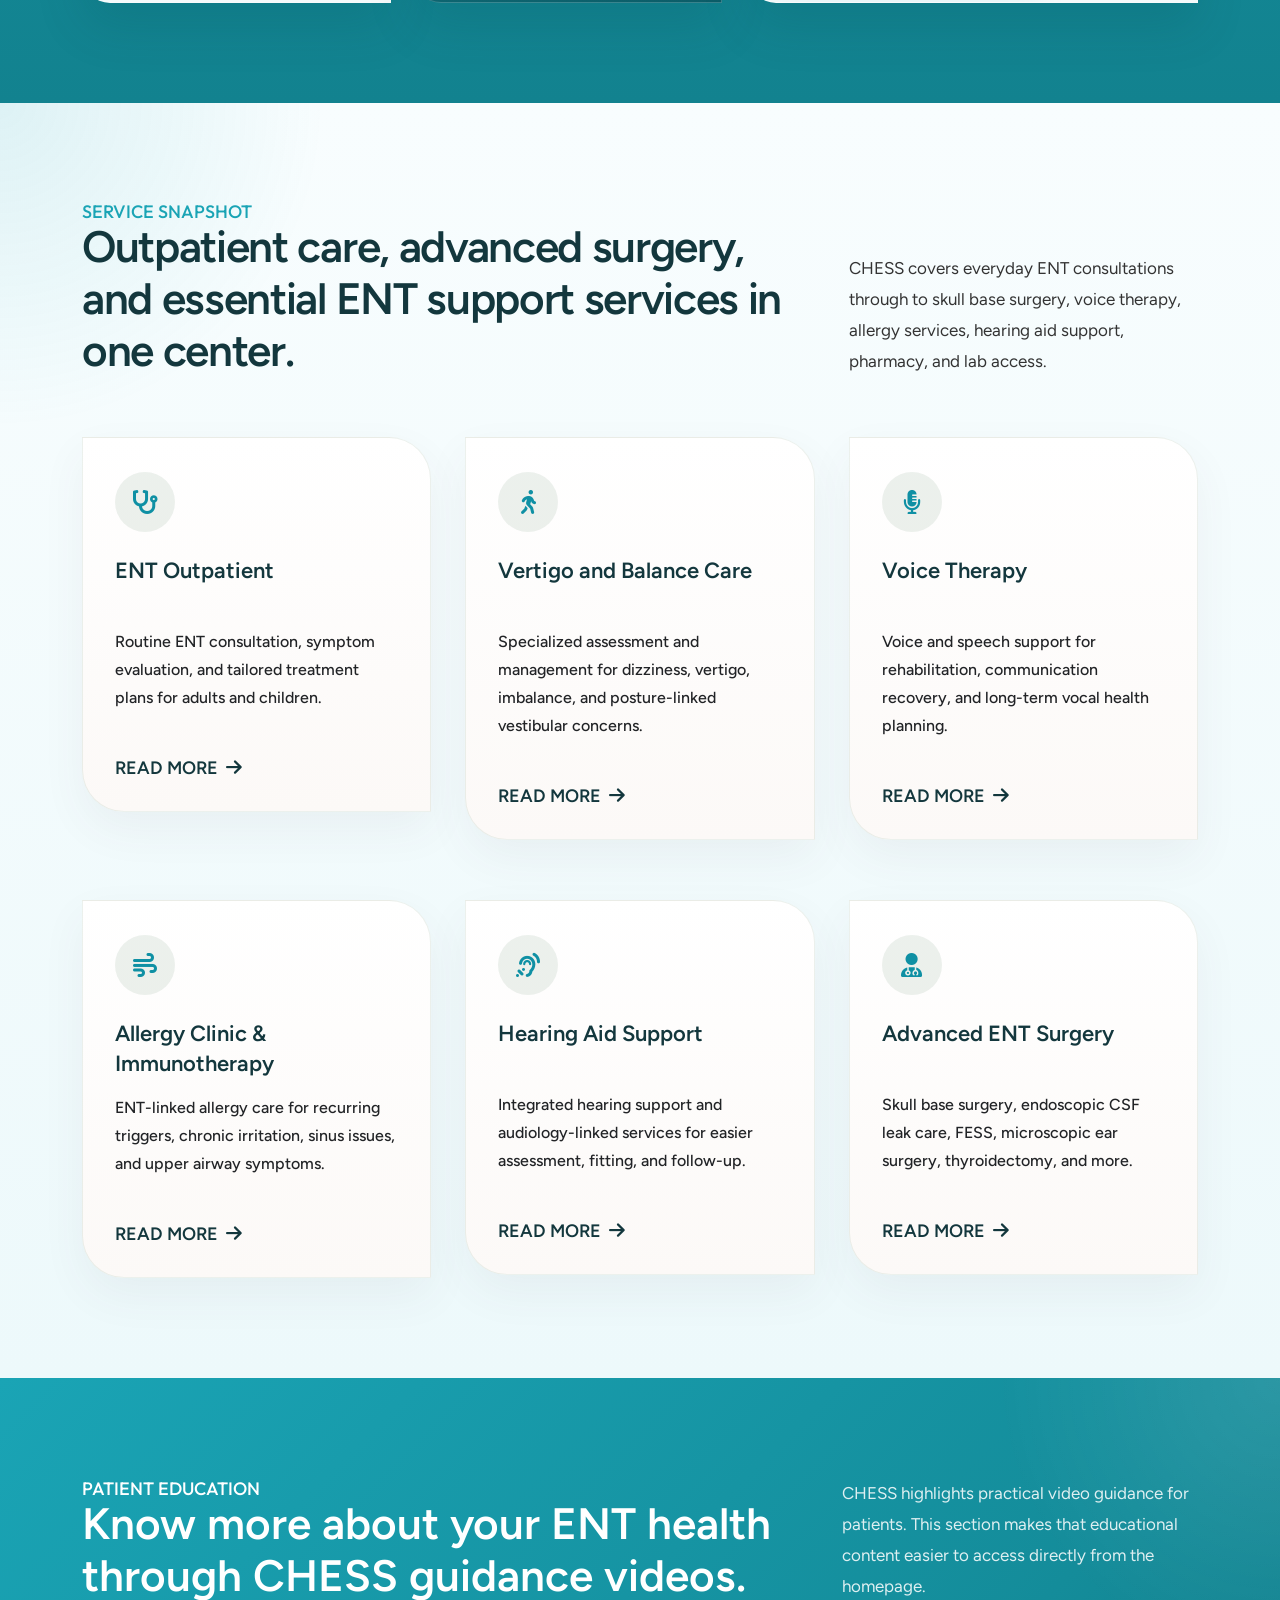
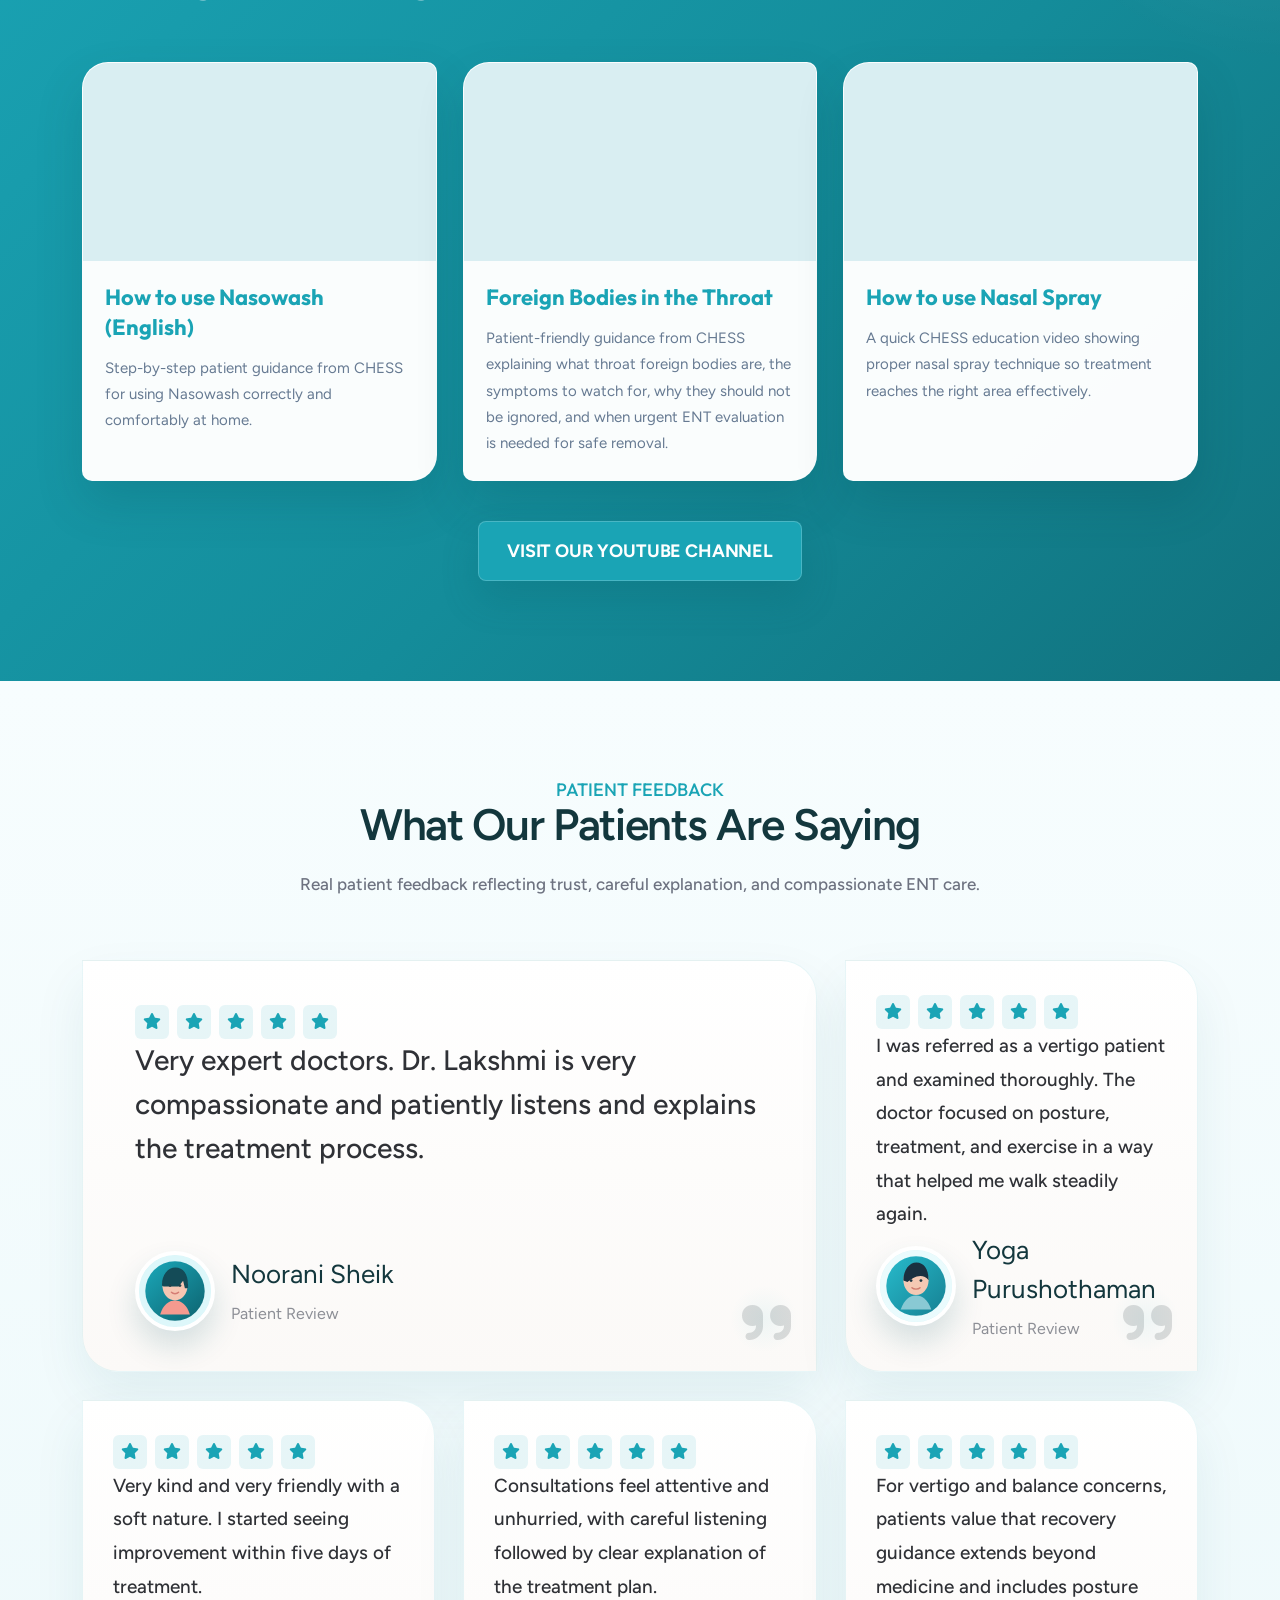
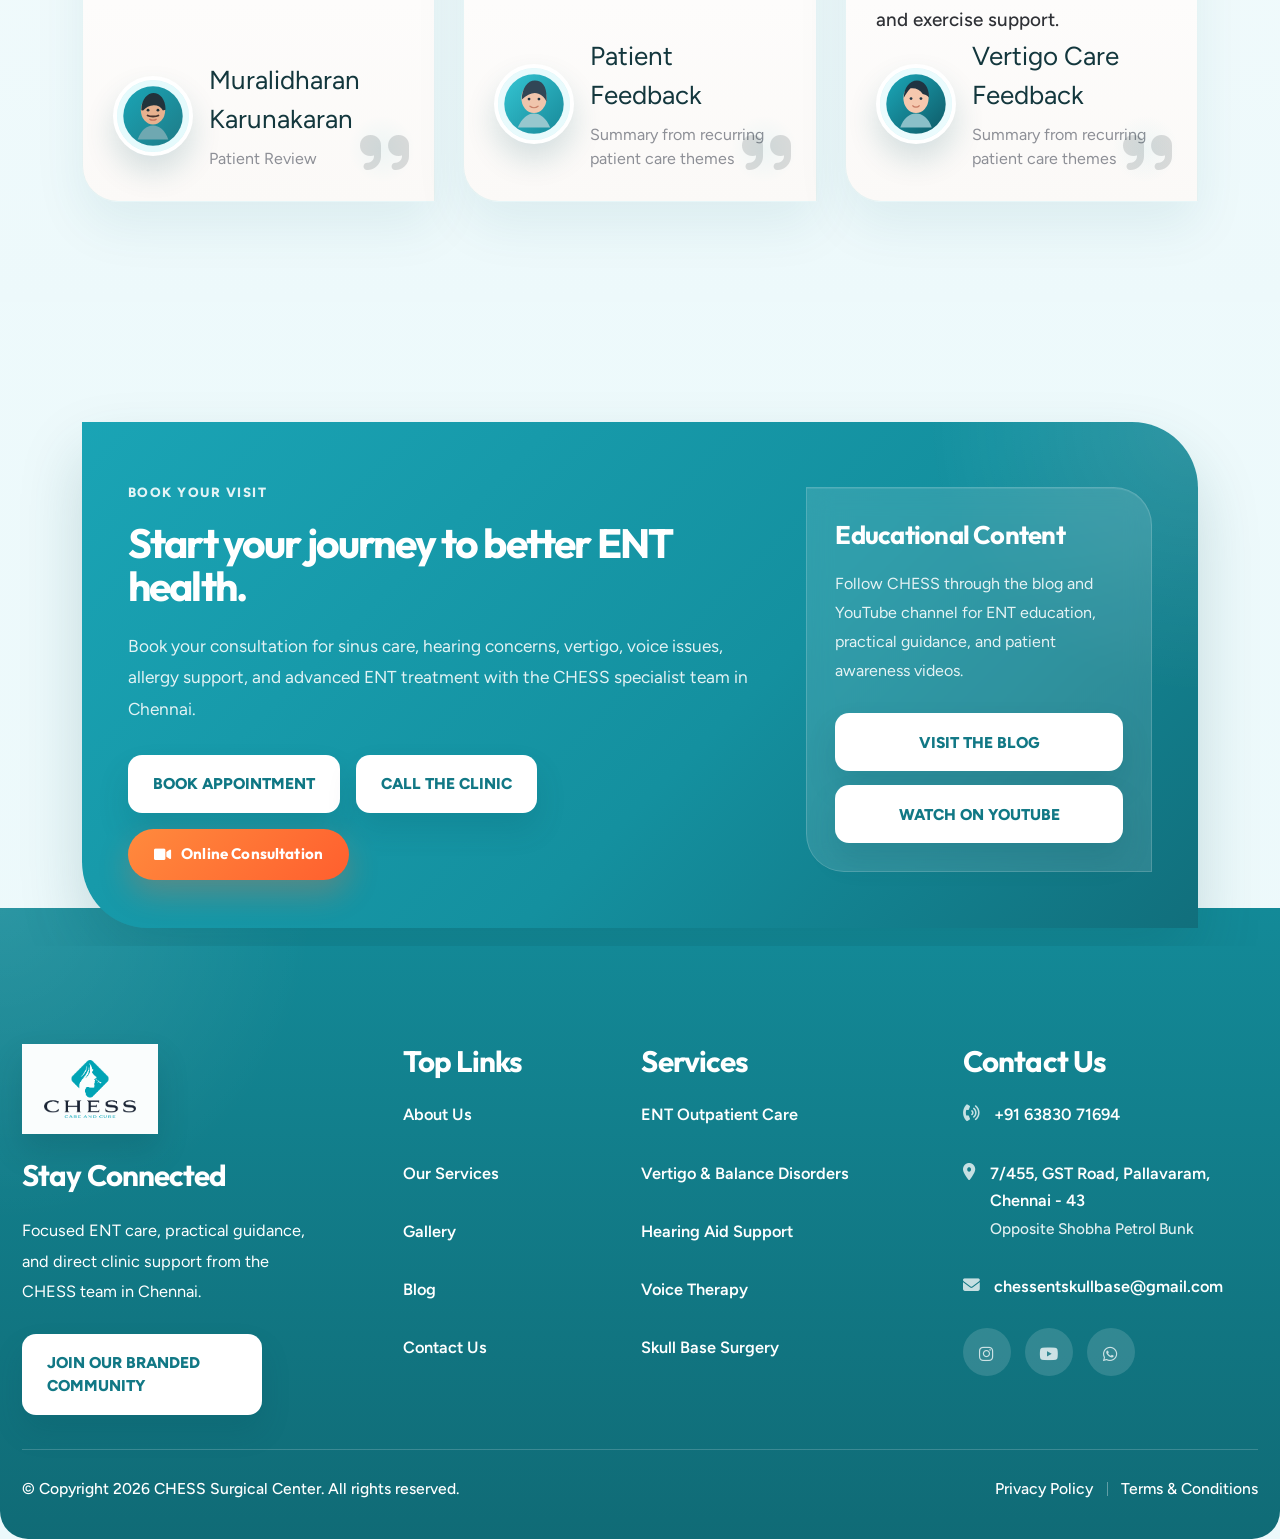
==== commit 76cf1942: "commit" ====
--- a/index.html
+++ b/index.html
@@ -3,8 +3,8 @@
 <head>
   <meta charset="UTF-8">
   <meta name="viewport" content="width=device-width, initial-scale=1.0">
-  <title>CHESS Surgical Center | Focused ENT Care in Pallavaram</title>
-  <meta name="description" content="CHESS Surgical Center provides focused ENT care in Pallavaram, Chennai with experienced specialists, minimally invasive procedures, personalized treatment plans, and compassionate care.">
+  <title>CHESS Surgical Center | Focused ENT Care in Chennai</title>
+  <meta name="description" content="CHESS Surgical Center provides focused ENT care in Chennai with experienced specialists, minimally invasive procedures, personalized treatment plans, and compassionate care.">
   <link rel="icon" href="assets/img/chessent/logo.png" type="image/png">
   <link rel="stylesheet" href="assets/css/plugins/bootstrap.min.css">
   <link rel="stylesheet" href="assets/css/plugins/fontawesome.css">
@@ -146,7 +146,7 @@
                     <div class="chessent-hero-trust-card__copy">
                       <span class="chessent-hero-trust-card__eyebrow">Specialist-led care</span>
                       <h3>14+ Years</h3>
-                      <p>Focused ENT care in Pallavaram with consultations, treatment planning, procedures, and recovery follow-up under one clinic team.</p>
+                      <p>Focused ENT care in Chennai with consultations, treatment planning, procedures, and recovery follow-up under one clinic team.</p>
                     </div>
                     <div class="chessent-hero-trust-card__art" aria-hidden="true">
                       <svg viewBox="0 0 120 120" xmlns="http://www.w3.org/2000/svg" role="presentation">
@@ -184,7 +184,7 @@
             <div class="heading8 chessent-about-copy">
               <h5>About CHESS ENT</h5>
               <h2>Personalized treatment plans backed by experience, trust, and clinical focus.</h2>
-              <p>CHESS Surgical Center is a specialist ENT center in Pallavaram, Chennai focused on sinus care, hearing support, vertigo management, throat disorders, and advanced skull base procedures with close clinical attention.</p>
+              <p>CHESS Surgical Center is a specialist ENT center in Chennai focused on sinus care, hearing support, vertigo management, throat disorders, and advanced skull base procedures with close clinical attention.</p>
               <p>Patients come to CHESS for clear explanations, practical treatment planning, and follow-up that stays grounded in daily life, recovery goals, and long-term comfort.</p>
               <div class="chessent-about-feature-grid">
                 <article class="chessent-about-feature-card">
@@ -219,7 +219,7 @@
                 <p>From first consultation to procedure planning and follow-up, the CHESS approach is built around clarity, precision, and support that patients can actually act on.</p>
               </div>
               <div class="chessent-about-chip-list">
-                <span>Pallavaram, Chennai</span>
+                <span>Chennai</span>
                 <span>ENT Outpatient Care</span>
                 <span>Minimally Invasive Options</span>
                 <span>Vertigo Rehabilitation Guidance</span>
@@ -594,7 +594,7 @@
           <div class="chessent-footer-cta-main">
             <span class="chessent-footer-cta-kicker">Book Your Visit</span>
             <h2>Start your journey to better ENT health.</h2>
-            <p>Book your consultation for sinus care, hearing concerns, vertigo, voice issues, allergy support, and advanced ENT treatment with the CHESS specialist team in Pallavaram.</p>
+            <p>Book your consultation for sinus care, hearing concerns, vertigo, voice issues, allergy support, and advanced ENT treatment with the CHESS specialist team in Chennai.</p>
             <div class="chessent-footer-cta-actions">
               <a href="https://docs.google.com/forms/d/e/1FAIpQLSdbThxPCA3OmnQGDK2QUruDE75adWVaq2bn9YkKVHi5Rb8_4w/viewform" class="chessent-cta-light-btn" target="_blank" rel="noopener noreferrer">Book Appointment</a>
               <a href="tel:+916383071694" class="chessent-cta-accent-btn">Call the Clinic</a>
@@ -623,7 +623,7 @@
             <img src="assets/img/chessent/logo.png" alt="CHESS Surgical Center logo">
           </div>
           <h3>Stay Connected</h3>
-          <p>Focused ENT care, practical guidance, and direct clinic support from the CHESS team in Pallavaram.</p>
+          <p>Focused ENT care, practical guidance, and direct clinic support from the CHESS team in Chennai.</p>
           <a class="chessent-footer-join-btn" href="https://drksk.exlyapp.com/f19cac8b-d568-4418-a63f-c0035a0ec953" target="_blank" rel="noopener noreferrer">Join Our Branded Community</a>
         </div>
         <div class="chessent-footer-links">
--- a/assets/css/chessent.css
+++ b/assets/css/chessent.css
@@ -7472,6 +7472,7 @@
   margin-bottom: 10px;
   color: var(--chessent-muted);
   line-height: 1.72;
+  list-style: revert;
 }
 
 .chessent-service-modal .modal-list li::marker {
@@ -7551,6 +7552,10 @@
   margin: 18px 0 22px;
 }
 
+.modal-gallery--three {
+  grid-template-columns: repeat(3, 1fr);
+}
+
 .modal-gallery__item {
   margin: 0;
   border-radius: 18px;
@@ -7581,8 +7586,18 @@
   text-align: center;
 }
 
+@media (max-width: 767.98px) {
+  .modal-gallery--three {
+    grid-template-columns: repeat(2, 1fr);
+  }
+}
+
 @media (max-width: 575.98px) {
   .modal-gallery {
+    grid-template-columns: 1fr;
+  }
+
+  .modal-gallery--three {
     grid-template-columns: 1fr;
   }
 
